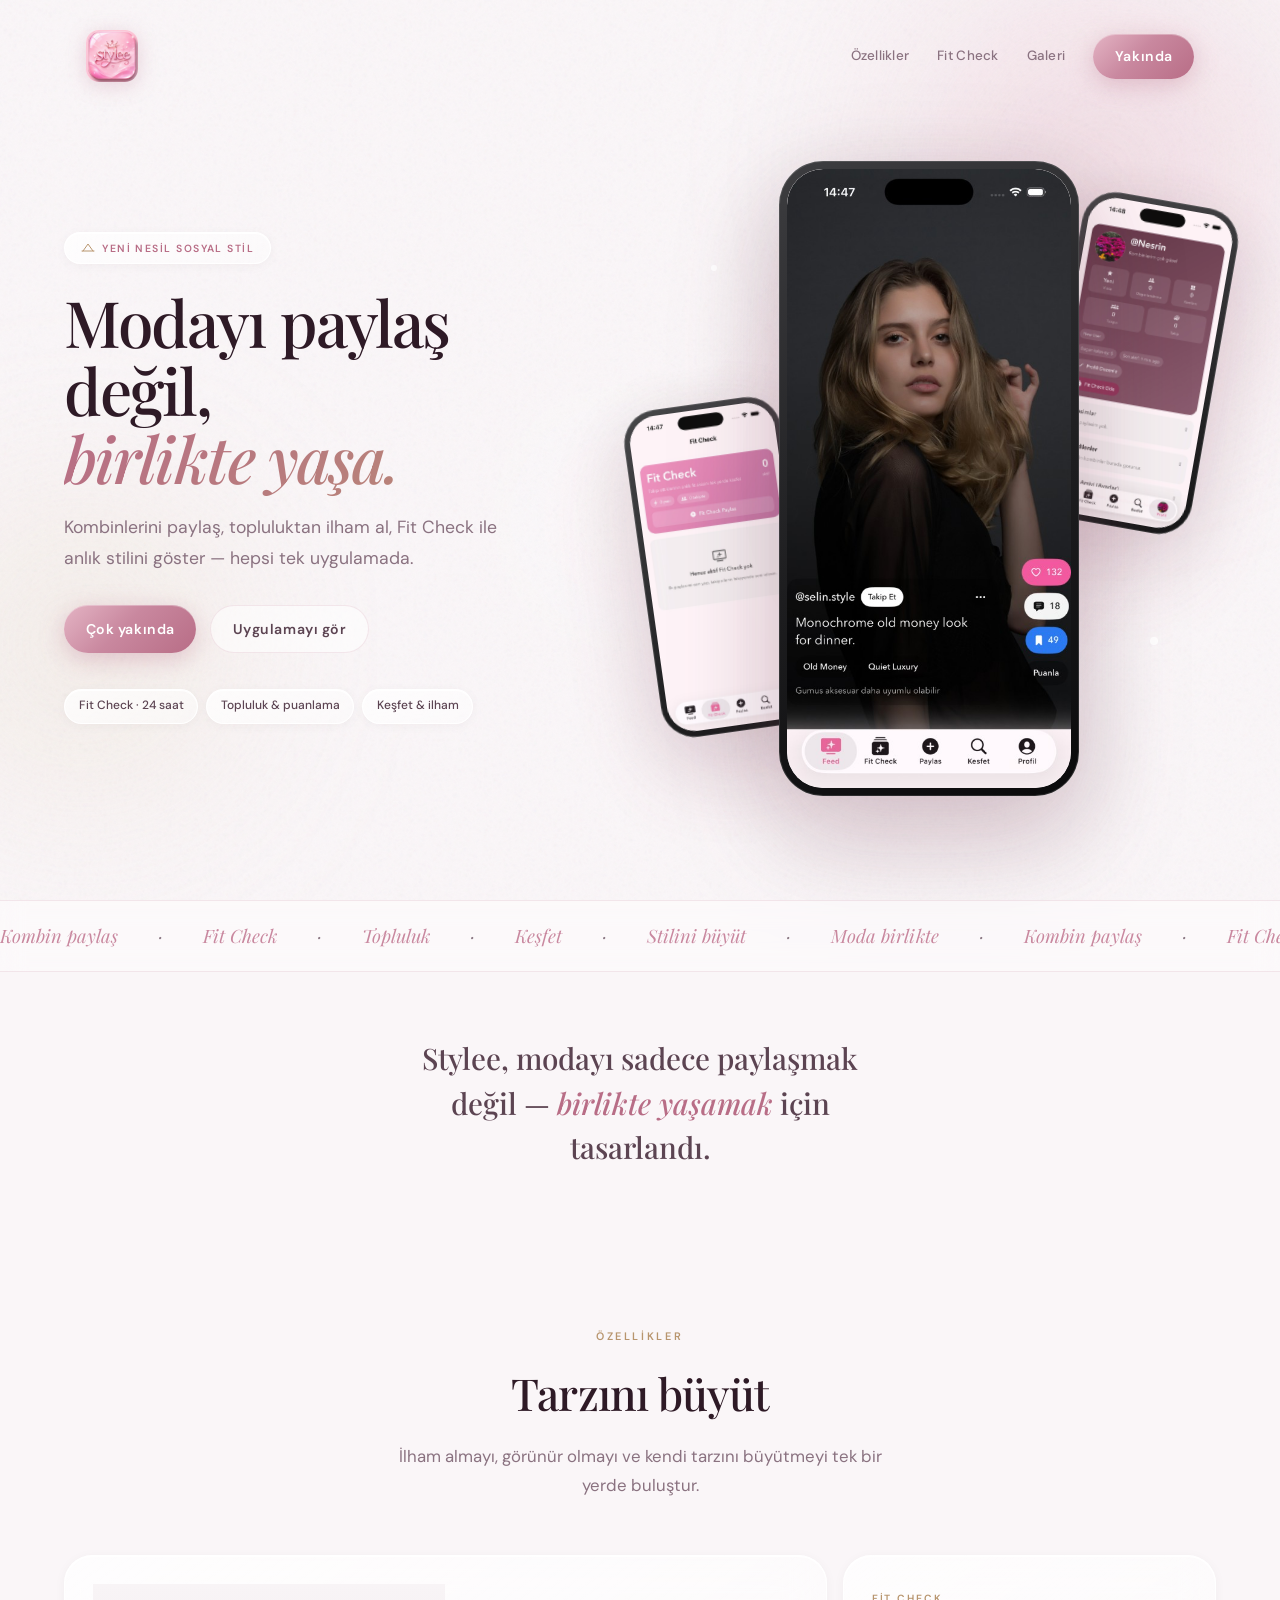
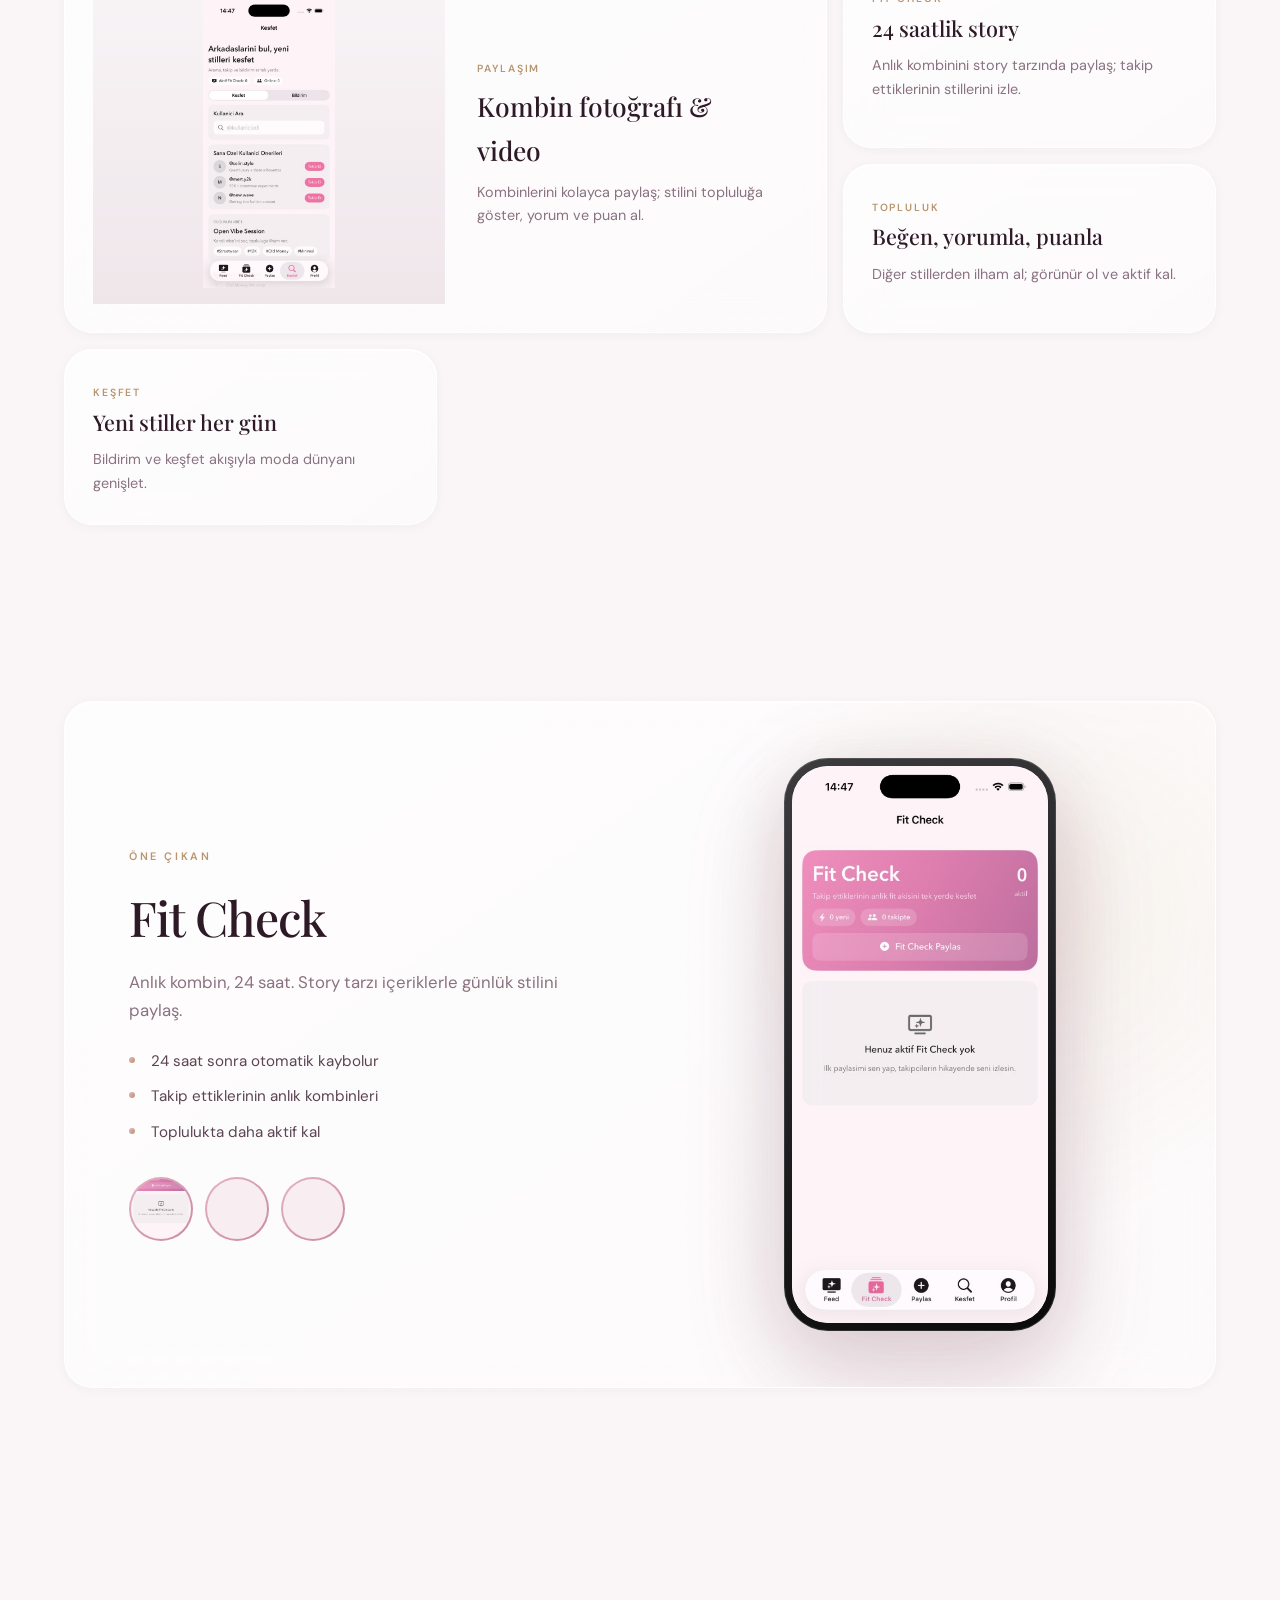
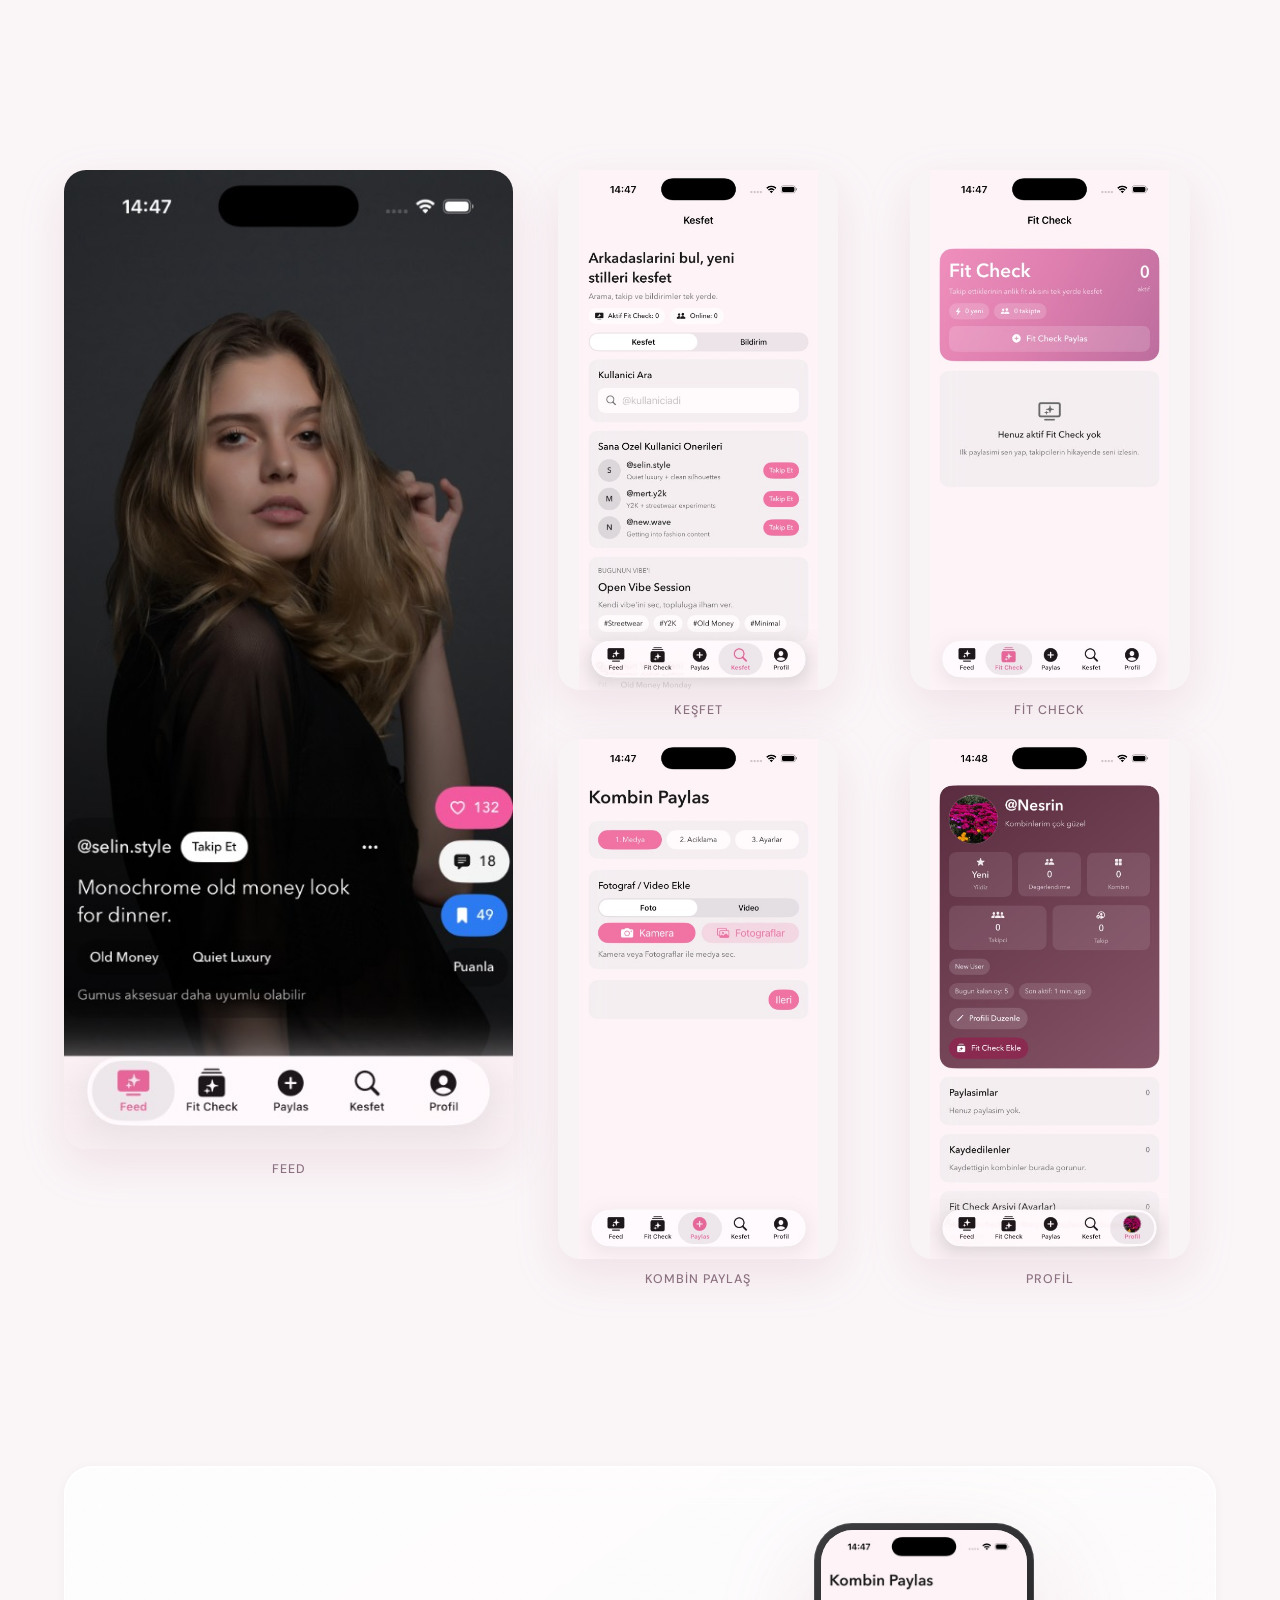
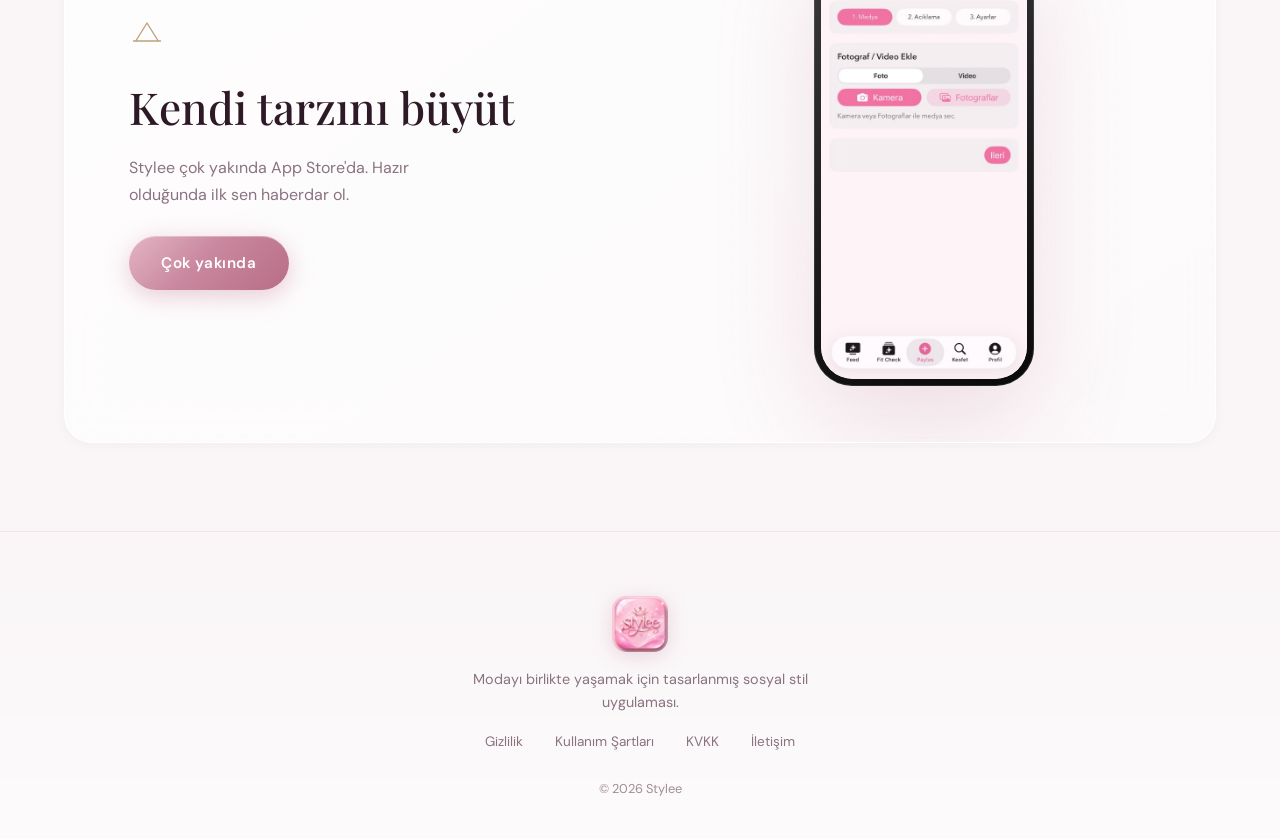
==== index.html @ 9ff1802a "Initial commit" ====
<!DOCTYPE html>
<html lang="tr">
  <head>
    <meta charset="UTF-8" />
    <meta name="viewport" content="width=device-width, initial-scale=1.0" />
    <meta
      name="description"
      content="Stylee — modayı birlikte yaşadığın yeni nesil sosyal stil uygulaması. Kombin paylaş, Fit Check at, topluluktan ilham al."
    />
    <title>Stylee — Sosyal Stil Uygulaması</title>
    <link rel="preconnect" href="https://fonts.googleapis.com" />
    <link rel="preconnect" href="https://fonts.gstatic.com" crossorigin />
    <link
      href="https://fonts.googleapis.com/css2?family=Cormorant+Garamond:ital,wght@0,500;0,600;1,500;1,600&family=DM+Sans:ital,wght@0,400;0,500;0,600;0,700;1,400&family=Playfair+Display:ital,wght@0,500;0,600;0,700;1,500;1,600&display=swap"
      rel="stylesheet"
    />
    <link rel="icon" href="assets/logo.png" type="image/png" />
    <link rel="stylesheet" href="css/style.css" />
    <link rel="stylesheet" href="css/motion.css" />
  </head>
  <body>
    <div class="bg-mesh" aria-hidden="true">
      <span class="mesh-orb mesh-orb-1"></span>
      <span class="mesh-orb mesh-orb-2"></span>
      <span class="mesh-orb mesh-orb-3"></span>
    </div>
    <div class="bg-grain" aria-hidden="true"></div>
    <div class="bg-lines" aria-hidden="true"></div>

    <header class="header">
      <div class="container header-wrap">
        <div class="header-inner">
          <a href="#" class="logo-link" aria-label="Stylee">
            <img
              class="logo-img logo-img-full"
              src="assets/logo.png"
              alt="Stylee"
              width="52"
              height="52"
            />
          </a>
          <nav class="nav" aria-label="Ana menü">
            <a href="#ozellikler">Özellikler</a>
            <a href="#fitcheck">Fit Check</a>
            <a href="#galeri">Galeri</a>
            <a href="#indir" class="btn btn-primary btn-shine">Yakında</a>
          </nav>
          <button
            class="nav-toggle"
            type="button"
            aria-label="Menüyü aç"
            aria-expanded="false"
          >
            <span></span><span></span><span></span>
          </button>
        </div>
      </div>
    </header>

    <main>
      <section class="hero" id="anasayfa">
        <div class="container hero-grid">
          <div class="hero-content">
            <span class="hero-badge glass hero-enter hero-enter-d1">
              <svg class="badge-crown" width="14" height="10" viewBox="0 0 14 10" fill="none" aria-hidden="true">
                <path d="M1 8h12M2 8L7 1l5 7" stroke="currentColor" stroke-width="1" stroke-linecap="round" stroke-linejoin="round"/>
              </svg>
              Yeni nesil sosyal stil
            </span>
            <h1 class="hero-enter hero-enter-d2">Modayı paylaş değil,<br /><em>birlikte yaşa.</em></h1>
            <p class="hero-lead hero-enter hero-enter-d3">
              Kombinlerini paylaş, topluluktan ilham al, Fit Check ile anlık
              stilini göster — hepsi tek uygulamada.
            </p>
            <div class="hero-actions hero-enter hero-enter-d4">
              <a href="#indir" class="btn btn-primary btn-shine">Çok yakında</a>
              <a href="#galeri" class="btn btn-outline">Uygulamayı gör</a>
            </div>
            <ul class="hero-pills" aria-label="Öne çıkanlar">
              <li class="glass">Fit Check · 24 saat</li>
              <li class="glass">Topluluk & puanlama</li>
              <li class="glass">Keşfet & ilham</li>
            </ul>
          </div>

          <div class="hero-showcase hero-showcase-enter" aria-label="Uygulama önizlemesi">
            <div class="hero-sparkles" aria-hidden="true">
              <span></span><span></span><span></span><span></span><span></span>
            </div>
            <div class="showcase-glow" aria-hidden="true"></div>
            <div class="phone-main">
              <div class="phone-frame">
                <div class="phone-screen">
                  <img
                    class="screen-img"
                    src="assets/screenshots/03.png"
                    alt="Stylee feed ekranı"
                    data-fallback="mock"
                  />
                  <div class="screen-mock" aria-hidden="true">
                    <div class="mock-header"></div>
                    <div class="mock-stories">
                      <span></span><span></span><span></span><span></span>
                    </div>
                    <div class="mock-feed">
                      <div class="mock-card"></div>
                      <div class="mock-card short"></div>
                    </div>
                  </div>
                </div>
              </div>
            </div>
            <div class="phone-float phone-float-left">
              <div class="phone-frame phone-frame-sm">
                <div class="phone-screen">
                  <img
                    class="screen-img"
                    src="assets/screenshots/fitcheck.png"
                    alt="Fit Check"
                    data-fallback="mock"
                  />
                  <div class="screen-mock screen-mock-sm" aria-hidden="true"></div>
                </div>
              </div>
            </div>
            <div class="phone-float phone-float-right">
              <div class="phone-frame phone-frame-sm">
                <div class="phone-screen">
                  <img
                    class="screen-img"
                    src="assets/screenshots/04.png"
                    alt=""
                    data-fallback="mock"
                  />
                  <div class="screen-mock screen-mock-sm" aria-hidden="true"></div>
                </div>
              </div>
            </div>
          </div>
        </div>
      </section>

      <div class="marquee" aria-hidden="true">
        <div class="marquee-track">
          <span>Kombin paylaş</span><span>·</span>
          <span>Fit Check</span><span>·</span>
          <span>Topluluk</span><span>·</span>
          <span>Keşfet</span><span>·</span>
          <span>Stilini büyüt</span><span>·</span>
          <span>Moda birlikte</span><span>·</span>
          <span>Kombin paylaş</span><span>·</span>
          <span>Fit Check</span><span>·</span>
          <span>Topluluk</span><span>·</span>
          <span>Keşfet</span><span>·</span>
          <span>Stilini büyüt</span><span>·</span>
          <span>Moda birlikte</span><span>·</span>
        </div>
      </div>

      <section class="quote-strip">
        <div class="container reveal">
          <blockquote>
            Stylee, modayı sadece paylaşmak değil — <em>birlikte yaşamak</em> için tasarlandı.
          </blockquote>
        </div>
      </section>

      <section id="ozellikler">
        <div class="container">
          <header class="section-header reveal">
            <span class="section-label">Özellikler</span>
            <h2>Tarzını büyüt</h2>
            <p>
              İlham almayı, görünür olmayı ve kendi tarzını büyütmeyi tek bir yerde buluştur.
            </p>
          </header>
          <div class="bento stagger-group">
            <article class="bento-card bento-large glass reveal">
              <div class="bento-visual">
                <img src="assets/screenshots/hero.png" alt="Keşfet ekranı" class="bento-img" data-fallback="gradient" />
                <div class="bento-placeholder" aria-hidden="true"></div>
              </div>
              <div class="bento-body">
                <span class="bento-tag">Paylaşım</span>
                <h3>Kombin fotoğrafı & video</h3>
                <p>Kombinlerini kolayca paylaş; stilini topluluğa göster, yorum ve puan al.</p>
              </div>
            </article>
            <article class="bento-card glass reveal">
              <span class="bento-tag">Fit Check</span>
              <h3>24 saatlik story</h3>
              <p>Anlık kombinini story tarzında paylaş; takip ettiklerinin stillerini izle.</p>
            </article>
            <article class="bento-card glass reveal">
              <span class="bento-tag">Topluluk</span>
              <h3>Beğen, yorumla, puanla</h3>
              <p>Diğer stillerden ilham al; görünür ol ve aktif kal.</p>
            </article>
            <article class="bento-card glass reveal">
              <span class="bento-tag">Keşfet</span>
              <h3>Yeni stiller her gün</h3>
              <p>Bildirim ve keşfet akışıyla moda dünyanı genişlet.</p>
            </article>
          </div>
        </div>
      </section>

      <section class="fitcheck" id="fitcheck">
        <div class="container">
          <div class="fitcheck-panel glass reveal">
            <div class="fitcheck-copy">
              <span class="section-label">Öne çıkan</span>
              <h2>Fit Check</h2>
              <p class="fitcheck-lead">Anlık kombin, 24 saat. Story tarzı içeriklerle günlük stilini paylaş.</p>
              <ul class="fitcheck-list">
                <li>24 saat sonra otomatik kaybolur</li>
                <li>Takip ettiklerinin anlık kombinleri</li>
                <li>Toplulukta daha aktif kal</li>
              </ul>
              <div class="story-rings">
                <div class="story-ring"><div class="story-ring-inner"><img src="assets/screenshots/fitcheck.png" alt="" onerror="this.remove()" /></div></div>
                <div class="story-ring"><div class="story-ring-inner"></div></div>
                <div class="story-ring"><div class="story-ring-inner"></div></div>
              </div>
            </div>
            <div class="fitcheck-device">
              <div class="phone-frame">
                <div class="phone-screen">
                  <img
                    class="screen-img"
                    src="assets/screenshots/fitcheck.png"
                    alt="Fit Check ekranı"
                    data-fallback="mock"
                  />
                  <div class="screen-mock screen-mock-fitcheck" aria-hidden="true">
                    <div class="mock-ring-row">
                      <span class="active"></span><span></span><span></span><span></span>
                    </div>
                    <div class="mock-hero-outfit"></div>
                  </div>
                </div>
              </div>
            </div>
          </div>
        </div>
      </section>

      <section id="galeri">
        <div class="container">
          <header class="section-header reveal">
            <span class="section-label">Önizleme</span>
            <h2>Uygulamadan kareler</h2>
            <p>Stylee deneyimini uygulama ekranlarından keşfet.</p>
          </header>
          <div class="showcase-grid stagger-group">
            <figure class="showcase-item showcase-featured reveal reveal-scale">
              <div class="showcase-frame">
                <img src="assets/screenshots/03.png" alt="Stylee feed" class="showcase-img" data-fallback="mock" />
                <div class="screen-mock" aria-hidden="true"></div>
              </div>
              <figcaption>Feed</figcaption>
            </figure>
            <figure class="showcase-item reveal reveal-scale">
              <div class="showcase-frame">
                <img src="assets/screenshots/hero.png" alt="Keşfet" class="showcase-img" data-fallback="mock" />
                <div class="screen-mock screen-mock-sm" aria-hidden="true"></div>
              </div>
              <figcaption>Keşfet</figcaption>
            </figure>
            <figure class="showcase-item reveal reveal-scale">
              <div class="showcase-frame">
                <img src="assets/screenshots/fitcheck.png" alt="Fit Check" class="showcase-img" data-fallback="mock" />
                <div class="screen-mock screen-mock-sm" aria-hidden="true"></div>
              </div>
              <figcaption>Fit Check</figcaption>
            </figure>
            <figure class="showcase-item reveal reveal-scale">
              <div class="showcase-frame">
                <img src="assets/screenshots/01.png" alt="Kombin paylaş" class="showcase-img" data-fallback="mock" />
                <div class="screen-mock screen-mock-sm" aria-hidden="true"></div>
              </div>
              <figcaption>Kombin paylaş</figcaption>
            </figure>
            <figure class="showcase-item reveal reveal-scale">
              <div class="showcase-frame">
                <img src="assets/screenshots/04.png" alt="Profil" class="showcase-img" data-fallback="mock" />
                <div class="screen-mock screen-mock-sm" aria-hidden="true"></div>
              </div>
              <figcaption>Profil</figcaption>
            </figure>
          </div>
        </div>
      </section>

      <section id="indir">
        <div class="container">
          <div class="cta-panel glass reveal">
            <div class="cta-content">
              <svg class="cta-crown" width="36" height="28" viewBox="0 0 32 24" fill="none" aria-hidden="true">
                <path d="M4 20h24M6 20L16 4l10 16" stroke="currentColor" stroke-width="1.2" stroke-linecap="round" stroke-linejoin="round"/>
              </svg>
              <h2>Kendi tarzını büyüt</h2>
              <p>Stylee çok yakında App Store'da. Hazır olduğunda ilk sen haberdar ol.</p>
              <a href="#indir" class="btn btn-primary btn-shine btn-lg">Çok yakında</a>
            </div>
            <div class="cta-visual">
              <div class="phone-frame phone-frame-cta">
                <div class="phone-screen">
                  <img src="assets/screenshots/01.png" alt="Kombin paylaş" class="screen-img" data-fallback="mock" />
                  <div class="screen-mock" aria-hidden="true"></div>
                </div>
              </div>
            </div>
          </div>
        </div>
      </section>
    </main>

    <footer class="footer">
      <div class="container footer-inner">
        <a href="#" class="logo-link" aria-label="Stylee">
          <img class="logo-img logo-img-full" src="assets/logo.png" alt="Stylee" width="48" height="48" />
        </a>
        <p class="footer-tagline">
          Modayı birlikte yaşamak için tasarlanmış sosyal stil uygulaması.
        </p>
        <nav class="footer-nav">
          <a href="gizlilik.html">Gizlilik</a>
          <a href="kullanim.html">Kullanım Şartları</a>
          <a href="kvkk.html">KVKK</a>
          <a href="mailto:support@styleeapp.com">İletişim</a>
        </nav>
        <p class="footer-copy">© 2026 Stylee</p>
      </div>
    </footer>

    <script src="js/main.js"></script>
  </body>
</html>
---- css/style.css ----
/* Stylee — premium landing */

:root {
  --bg: #faf6f8;
  --bg-rose: #f8eef2;
  --bg-blush: #f3e4ea;
  --rose: #b86d86;
  --rose-mid: #c9889f;
  --rose-light: #e4b4c4;
  --rose-pale: #f5dfe8;
  --gold: #b8956e;
  --gold-light: #dcc9a8;
  --ink: #2e1a26;
  --ink-soft: #5c4452;
  --muted: #8a7280;
  --glass: rgba(255, 255, 255, 0.62);
  --glass-border: rgba(255, 255, 255, 0.92);
  --line: rgba(184, 109, 134, 0.14);
  --shadow-s: 0 2px 12px rgba(46, 26, 38, 0.04);
  --shadow-m: 0 16px 48px rgba(184, 109, 134, 0.14);
  --shadow-l: 0 40px 100px rgba(184, 109, 134, 0.2);
  --r: 20px;
  --r-lg: 28px;
  --font-serif: "Playfair Display", Georgia, serif;
  --font-sans: "DM Sans", system-ui, sans-serif;
  --font-logo: "Cormorant Garamond", Georgia, serif;
  --ease: cubic-bezier(0.22, 1, 0.36, 1);
}

*, *::before, *::after { box-sizing: border-box; margin: 0; padding: 0; }
html { scroll-behavior: smooth; }

body {
  font-family: var(--font-sans);
  color: var(--ink);
  background: var(--bg);
  line-height: 1.65;
  overflow-x: hidden;
  -webkit-font-smoothing: antialiased;
}

/* Background */
.bg-mesh {
  position: fixed;
  inset: 0;
  z-index: -3;
  pointer-events: none;
  overflow: hidden;
}

.mesh-orb {
  position: absolute;
  border-radius: 50%;
  filter: blur(90px);
}

.mesh-orb-1 {
  width: min(60vw, 560px);
  height: min(60vw, 560px);
  top: -12%;
  right: -8%;
  background: radial-gradient(circle, rgba(228, 180, 196, 0.55), transparent 68%);
  animation: drift 22s var(--ease) infinite;
}

.mesh-orb-2 {
  width: min(50vw, 420px);
  height: min(50vw, 420px);
  bottom: 5%;
  left: -10%;
  background: radial-gradient(circle, rgba(220, 201, 168, 0.35), transparent 68%);
  animation: drift 28s var(--ease) infinite reverse;
}

.mesh-orb-3 {
  width: 280px;
  height: 280px;
  top: 42%;
  left: 38%;
  background: radial-gradient(circle, rgba(255, 255, 255, 0.85), transparent 65%);
  animation: drift 18s var(--ease) infinite 3s;
}

@keyframes drift {
  50% { transform: translate(2%, -3%) scale(1.04); }
}

.bg-grain {
  position: fixed;
  inset: 0;
  z-index: -1;
  opacity: 0.04;
  pointer-events: none;
  background-image: url("data:image/svg+xml,%3Csvg viewBox='0 0 200 200' xmlns='http://www.w3.org/2000/svg'%3E%3Cfilter id='n'%3E%3CfeTurbulence baseFrequency='0.9' numOctaves='4'/%3E%3C/filter%3E%3Crect width='100%25' height='100%25' filter='url(%23n)'/%3E%3C/svg%3E");
}

.bg-lines {
  position: fixed;
  inset: 0;
  z-index: -2;
  opacity: 0.4;
  background:
    linear-gradient(90deg, transparent 49.5%, rgba(255,255,255,0.5) 50%, transparent 50.5%) 0 0 / 80px 80px,
    linear-gradient(transparent 49.5%, rgba(255,255,255,0.35) 50%, transparent 50.5%) 0 0 / 80px 80px;
  mask-image: radial-gradient(ellipse 80% 60% at 50% 30%, black, transparent);
  pointer-events: none;
}

.container {
  width: min(1160px, 90vw);
  margin-inline: auto;
}

.glass {
  background: linear-gradient(145deg, rgba(255,255,255,0.78), rgba(255,255,255,0.45));
  backdrop-filter: blur(24px) saturate(1.15);
  -webkit-backdrop-filter: blur(24px) saturate(1.15);
  border: 1px solid var(--glass-border);
  box-shadow: var(--shadow-s), inset 0 1px 0 rgba(255,255,255,0.9);
}

.section-label {
  display: block;
  font-size: 0.68rem;
  font-weight: 600;
  letter-spacing: 0.24em;
  text-transform: uppercase;
  color: var(--gold);
  margin-bottom: 0.75rem;
}

/* Header */
.header {
  position: fixed;
  top: 0;
  left: 0;
  right: 0;
  z-index: 200;
  padding: 1.25rem 0;
  transition: padding 0.4s var(--ease);
}

.header.scrolled { padding: 0.65rem 0; }

.header-wrap { padding-inline: 0; }

.header-inner {
  display: flex;
  align-items: center;
  justify-content: space-between;
  gap: 1rem;
  padding: 0.65rem 1.35rem;
  border-radius: 999px;
  transition: background 0.4s, box-shadow 0.4s, border 0.4s;
}

.header.scrolled .header-inner {
  background: var(--glass);
  backdrop-filter: blur(20px);
  border: 1px solid var(--glass-border);
  box-shadow: var(--shadow-s);
}

.logo-link {
  display: flex;
  align-items: center;
  gap: 0.55rem;
  text-decoration: none;
  color: inherit;
}

.logo-img {
  width: 44px;
  height: 44px;
  border-radius: 11px;
  object-fit: cover;
  box-shadow: var(--shadow-s);
}

.logo-img-full {
  width: 52px;
  height: 52px;
  border-radius: 13px;
  object-fit: cover;
  box-shadow: 0 4px 20px rgba(184, 109, 134, 0.25);
  transition: transform 0.3s var(--ease), box-shadow 0.3s;
}

.logo-link:hover .logo-img-full {
  transform: scale(1.04);
  box-shadow: 0 8px 28px rgba(184, 109, 134, 0.32);
}

.footer .logo-img-full {
  width: 56px;
  height: 56px;
  border-radius: 14px;
}

.logo-text {
  font-family: var(--font-logo);
  font-size: 1.75rem;
  font-weight: 600;
  font-style: italic;
  letter-spacing: 0.05em;
  background: linear-gradient(120deg, var(--gold), var(--rose-mid), var(--rose-light));
  -webkit-background-clip: text;
  -webkit-text-fill-color: transparent;
  background-clip: text;
}

.nav {
  display: flex;
  align-items: center;
  gap: 1.75rem;
}

.nav a:not(.btn) {
  font-size: 0.84rem;
  font-weight: 500;
  color: var(--muted);
  text-decoration: none;
  letter-spacing: 0.02em;
  transition: color 0.25s;
}

.nav a:not(.btn):hover { color: var(--ink); }

.btn {
  display: inline-flex;
  align-items: center;
  justify-content: center;
  padding: 0.7rem 1.35rem;
  font-family: var(--font-sans);
  font-size: 0.88rem;
  font-weight: 600;
  letter-spacing: 0.04em;
  text-decoration: none;
  border: none;
  border-radius: 999px;
  cursor: pointer;
  transition: transform 0.3s var(--ease), box-shadow 0.3s;
}

.btn-primary {
  color: #fff;
  background: linear-gradient(135deg, var(--rose-light), var(--rose-mid) 45%, var(--rose));
  box-shadow: 0 6px 24px rgba(184, 109, 134, 0.35), inset 0 1px 0 rgba(255,255,255,0.3);
}

.btn-primary:hover {
  transform: translateY(-2px);
  box-shadow: 0 12px 32px rgba(184, 109, 134, 0.42);
}

.btn-outline {
  color: var(--ink-soft);
  background: rgba(255,255,255,0.55);
  border: 1px solid var(--line);
  backdrop-filter: blur(8px);
}

.btn-outline:hover {
  border-color: var(--rose-light);
  color: var(--rose);
}

.btn-lg { padding: 0.9rem 2rem; font-size: 0.95rem; }

.btn-shine {
  position: relative;
  overflow: hidden;
}

.btn-shine::after {
  content: "";
  position: absolute;
  inset: 0;
  background: linear-gradient(105deg, transparent 42%, rgba(255,255,255,0.4) 50%, transparent 58%);
  transform: translateX(-130%);
  transition: transform 0.65s var(--ease);
}

.btn-shine:hover::after { transform: translateX(130%); }

.nav-toggle {
  display: none;
  flex-direction: column;
  gap: 5px;
  background: none;
  border: none;
  cursor: pointer;
  padding: 6px;
}

.nav-toggle span {
  width: 22px;
  height: 1.5px;
  background: var(--ink);
  border-radius: 2px;
}

/* Hero */
.hero {
  padding: 7.5rem 0 4rem;
  min-height: 100svh;
  display: flex;
  align-items: center;
}

.hero-grid {
  display: grid;
  grid-template-columns: 1fr 1.05fr;
  gap: 2rem;
  align-items: center;
}

.hero-badge {
  display: inline-flex;
  align-items: center;
  gap: 0.45rem;
  padding: 0.4rem 1rem;
  margin-bottom: 1.5rem;
  font-size: 0.65rem;
  font-weight: 600;
  letter-spacing: 0.14em;
  text-transform: uppercase;
  color: var(--rose);
  border-radius: 999px;
}

.badge-crown { color: var(--gold); }

.hero h1 {
  font-family: var(--font-serif);
  font-size: clamp(2.6rem, 5.8vw, 4rem);
  font-weight: 500;
  line-height: 1.06;
  letter-spacing: -0.03em;
  margin-bottom: 1.25rem;
}

.hero h1 em {
  font-style: italic;
  background: linear-gradient(135deg, var(--rose), var(--gold));
  -webkit-background-clip: text;
  -webkit-text-fill-color: transparent;
  background-clip: text;
}

.hero-lead {
  font-size: 1.1rem;
  color: var(--muted);
  max-width: 38ch;
  margin-bottom: 2rem;
  line-height: 1.75;
}

.hero-actions {
  display: flex;
  flex-wrap: wrap;
  gap: 0.85rem;
  margin-bottom: 2.25rem;
}

.hero-pills {
  list-style: none;
  display: flex;
  flex-wrap: wrap;
  gap: 0.5rem;
}

.hero-pills li {
  padding: 0.4rem 0.85rem;
  font-size: 0.75rem;
  font-weight: 500;
  color: var(--ink-soft);
  border-radius: 999px;
}

/* Phone frames — screenshot oranı 470×1024 */
.phone-frame {
  background: linear-gradient(155deg, #3d3d40 0%, #1e1e20 55%, #0a0a0b 100%);
  border-radius: 44px;
  padding: 8px;
  box-shadow: var(--shadow-l), inset 0 0 0 1px rgba(255,255,255,0.12);
}

.phone-frame-sm {
  border-radius: 34px;
  padding: 6px;
}

.phone-frame-cta {
  border-radius: 38px;
  padding: 7px;
}

.phone-screen {
  position: relative;
  border-radius: 36px;
  overflow: hidden;
  aspect-ratio: 470 / 1024;
  background: #f8f4f6;
  line-height: 0;
}

.phone-frame-sm .phone-screen { border-radius: 28px; }
.phone-frame-cta .phone-screen { border-radius: 32px; }

.screen-img {
  position: absolute;
  inset: 0;
  width: 100%;
  height: 100%;
  object-fit: contain;
  object-position: center center;
  z-index: 2;
  opacity: 0;
  transition: opacity 0.5s var(--ease);
  border-radius: inherit;
}

.screen-img.loaded { opacity: 1; }

/* Mock UI — fotoğraf yokken şık placeholder */
.screen-mock {
  position: absolute;
  inset: 0;
  z-index: 1;
  background: linear-gradient(180deg, #fff 0%, var(--rose-pale) 100%);
  display: flex;
  flex-direction: column;
  padding: 14% 8% 8%;
}

.mock-header {
  height: 8%;
  border-radius: 8px;
  background: rgba(255,255,255,0.7);
  margin-bottom: 6%;
}

.mock-stories {
  display: flex;
  gap: 6%;
  margin-bottom: 8%;
}

.mock-stories span {
  flex: 1;
  aspect-ratio: 1;
  border-radius: 50%;
  background: linear-gradient(135deg, var(--rose-light), var(--rose-pale));
  border: 2px solid #fff;
  box-shadow: 0 2px 8px rgba(184,109,134,0.2);
}

.mock-feed { flex: 1; display: flex; flex-direction: column; gap: 5%; }

.mock-card {
  flex: 1;
  border-radius: 12px;
  background: linear-gradient(145deg, rgba(255,255,255,0.9), rgba(245,223,232,0.8));
  box-shadow: var(--shadow-s);
}

.mock-card.short { flex: 0.55; }

.screen-mock-sm {
  background: linear-gradient(160deg, #fff 30%, var(--rose-pale) 100%);
}

.screen-mock-fitcheck {
  align-items: center;
  justify-content: center;
  padding: 12%;
}

.mock-ring-row {
  display: flex;
  gap: 8px;
  margin-bottom: 12%;
  width: 100%;
  justify-content: center;
}

.mock-ring-row span {
  width: 14%;
  aspect-ratio: 1;
  border-radius: 50%;
  border: 2px solid var(--rose-light);
  background: #fff;
}

.mock-ring-row span.active {
  border-width: 3px;
  border-color: var(--rose-mid);
  box-shadow: 0 0 0 2px var(--rose-pale);
}

.mock-hero-outfit {
  width: 100%;
  flex: 1;
  border-radius: 16px;
  background: linear-gradient(180deg, var(--rose-pale), var(--rose-light));
}

/* Hero showcase */
.hero-showcase {
  position: relative;
  min-height: 560px;
  display: flex;
  align-items: center;
  justify-content: center;
  padding: 1rem 0;
}

.showcase-glow {
  position: absolute;
  inset: 5%;
  background: radial-gradient(ellipse at center, rgba(228,180,196,0.35), transparent 65%);
  pointer-events: none;
}

.phone-main {
  position: relative;
  z-index: 3;
  width: min(300px, 76%);
  filter: drop-shadow(0 24px 48px rgba(46, 26, 38, 0.18));
  animation: float-main 7s var(--ease) infinite;
}

.phone-float {
  position: absolute;
  z-index: 2;
  width: min(158px, 34%);
  opacity: 0.95;
  filter: drop-shadow(0 16px 32px rgba(46, 26, 38, 0.12));
}

.phone-float-left {
  left: 0;
  bottom: 12%;
  transform: rotate(-8deg);
  animation: float-side 8s var(--ease) infinite 0.5s;
}

.phone-float-right {
  right: 0;
  top: 8%;
  transform: rotate(10deg);
  animation: float-side 8s var(--ease) infinite 1s;
}

@keyframes float-main {
  50% { transform: translateY(-14px); }
}

@keyframes float-side {
  50% { transform: translateY(-10px) rotate(var(--r, -8deg)); }
}

.phone-float-right { --r: 10deg; }
.phone-float-left { --r: -8deg; }

/* Marquee */
.marquee {
  overflow: hidden;
  padding: 1.25rem 0;
  border-block: 1px solid var(--line);
  background: rgba(255,255,255,0.35);
  backdrop-filter: blur(12px);
}

.marquee-track {
  display: flex;
  gap: 2.5rem;
  width: max-content;
}

.marquee-track span {
  font-family: var(--font-serif);
  font-size: 1.15rem;
  font-style: italic;
  color: var(--ink-soft);
  white-space: nowrap;
  opacity: 0.7;
}

.marquee-track span:nth-child(odd) { color: var(--rose-mid); opacity: 1; }

/* Quote */
.quote-strip {
  padding: 4rem 0;
}

.quote-strip blockquote {
  font-family: var(--font-serif);
  font-size: clamp(1.35rem, 3vw, 1.85rem);
  font-weight: 500;
  text-align: center;
  line-height: 1.5;
  color: var(--ink-soft);
  max-width: 28ch;
  margin-inline: auto;
}

.quote-strip em {
  font-style: italic;
  color: var(--rose);
}

/* Sections */
section { padding: 5.5rem 0; }

.section-header {
  text-align: center;
  max-width: 520px;
  margin: 0 auto 3.5rem;
}

.section-header h2 {
  font-family: var(--font-serif);
  font-size: clamp(2rem, 4vw, 2.75rem);
  font-weight: 500;
  letter-spacing: -0.02em;
  margin-bottom: 0.75rem;
}

.section-header p {
  color: var(--muted);
  font-size: 1.05rem;
  line-height: 1.7;
}

/* Bento */
.bento {
  display: grid;
  grid-template-columns: repeat(3, 1fr);
  grid-template-rows: auto auto;
  gap: 1rem;
}

.bento-large {
  grid-column: 1 / 3;
  grid-row: 1 / 3;
  display: grid;
  grid-template-columns: 1fr 1fr;
  gap: 0;
  padding: 0;
  overflow: hidden;
}

.bento-card {
  padding: 1.75rem;
  border-radius: var(--r-lg);
  transition: transform 0.4s var(--ease), box-shadow 0.4s;
}

.bento-card:not(.bento-large):hover {
  transform: translateY(-4px);
  box-shadow: var(--shadow-m);
}

.bento-visual {
  position: relative;
  min-height: 320px;
  background: linear-gradient(180deg, #f8f4f6, #efe6ea);
}

.bento-img {
  position: absolute;
  inset: 0;
  width: 100%;
  height: 100%;
  object-fit: contain;
  object-position: center center;
  z-index: 2;
  opacity: 0;
  transition: opacity 0.5s;
  padding: 1rem;
}

.bento-img.loaded { opacity: 1; }

.bento-placeholder {
  position: absolute;
  inset: 0;
  background: linear-gradient(145deg, var(--rose-pale), #fff 50%, var(--gold-light));
  opacity: 0.6;
}

.bento-body {
  padding: 2rem;
  display: flex;
  flex-direction: column;
  justify-content: center;
}

.bento-tag {
  font-size: 0.65rem;
  font-weight: 600;
  letter-spacing: 0.18em;
  text-transform: uppercase;
  color: var(--gold);
  margin-bottom: 0.5rem;
}

.bento-card h3 {
  font-family: var(--font-serif);
  font-size: 1.35rem;
  font-weight: 500;
  margin-bottom: 0.5rem;
}

.bento-card p {
  font-size: 0.9rem;
  color: var(--muted);
  line-height: 1.65;
}

.bento-large .bento-body h3 { font-size: 1.65rem; }

/* Fit Check */
.fitcheck-panel {
  display: grid;
  grid-template-columns: 1fr 0.9fr;
  gap: 3rem;
  align-items: center;
  padding: 3.5rem 4rem;
  border-radius: var(--r-lg);
  position: relative;
  overflow: hidden;
}

.fitcheck-panel::before {
  content: "";
  position: absolute;
  top: -30%;
  right: -10%;
  width: 50%;
  height: 120%;
  background: radial-gradient(circle, rgba(220,201,168,0.2), transparent 65%);
  pointer-events: none;
}

.fitcheck-copy { position: relative; z-index: 1; }

.fitcheck-copy h2 {
  font-family: var(--font-serif);
  font-size: clamp(2.25rem, 4vw, 3rem);
  font-weight: 500;
  letter-spacing: -0.02em;
  margin-bottom: 0.75rem;
}

.fitcheck-lead {
  color: var(--muted);
  font-size: 1.05rem;
  margin-bottom: 1.5rem;
  max-width: 36ch;
}

.fitcheck-list {
  list-style: none;
  margin-bottom: 2rem;
}

.fitcheck-list li {
  position: relative;
  padding-left: 1.35rem;
  margin-bottom: 0.65rem;
  font-size: 0.95rem;
  color: var(--ink-soft);
}

.fitcheck-list li::before {
  content: "";
  position: absolute;
  left: 0;
  top: 0.55em;
  width: 6px;
  height: 6px;
  border-radius: 50%;
  background: linear-gradient(135deg, var(--rose-light), var(--gold));
}

.story-rings { display: flex; gap: 0.75rem; }

.story-ring {
  width: 64px;
  height: 64px;
  padding: 2px;
  border-radius: 50%;
  background: linear-gradient(135deg, var(--rose-light), var(--rose-mid));
}

.story-ring-inner {
  width: 100%;
  height: 100%;
  border-radius: 50%;
  background: var(--bg-rose);
  overflow: hidden;
}

.story-ring-inner img {
  width: 100%;
  height: 100%;
  object-fit: cover;
}

.fitcheck-device {
  position: relative;
  z-index: 1;
  width: min(272px, 100%);
  margin-inline: auto;
  filter: drop-shadow(0 20px 40px rgba(46, 26, 38, 0.14));
}

/* Showcase gallery */
.showcase-grid {
  display: grid;
  grid-template-columns: 1.35fr 1fr 1fr;
  grid-template-rows: auto auto;
  gap: 1.15rem;
  align-items: stretch;
}

.showcase-featured {
  grid-row: 1 / 3;
  grid-column: 1;
}

.showcase-item { margin: 0; }

.showcase-frame {
  position: relative;
  aspect-ratio: 470 / 1024;
  max-height: 520px;
  margin-inline: auto;
  width: 100%;
  max-width: 280px;
  border-radius: 22px;
  overflow: hidden;
  background: #f8f4f6;
  box-shadow: var(--shadow-m);
  transition: transform 0.45s var(--ease), box-shadow 0.45s;
}

.showcase-featured .showcase-frame {
  max-width: 100%;
  max-height: none;
}

.showcase-item:hover .showcase-frame {
  transform: translateY(-6px) scale(1.01);
  box-shadow: var(--shadow-l);
}

.showcase-img {
  position: absolute;
  inset: 0;
  width: 100%;
  height: 100%;
  object-fit: contain;
  object-position: center center;
  z-index: 2;
  opacity: 0;
  transition: opacity 0.5s;
}

.showcase-img.loaded { opacity: 1; }

.showcase-item figcaption {
  margin-top: 0.65rem;
  font-size: 0.78rem;
  font-weight: 500;
  letter-spacing: 0.08em;
  text-transform: uppercase;
  color: var(--muted);
  text-align: center;
}

/* CTA */
.cta-panel {
  display: grid;
  grid-template-columns: 1fr 0.85fr;
  gap: 2rem;
  align-items: center;
  padding: 3.5rem 4rem;
  border-radius: var(--r-lg);
  overflow: hidden;
}

.cta-content { text-align: left; }

.cta-crown {
  color: var(--gold);
  margin-bottom: 1rem;
  opacity: 0.9;
}

.cta-content h2 {
  font-family: var(--font-serif);
  font-size: clamp(2rem, 4vw, 2.75rem);
  font-weight: 500;
  margin-bottom: 0.75rem;
}

.cta-content p {
  color: var(--muted);
  margin-bottom: 1.75rem;
  max-width: 32ch;
}

.cta-visual {
  display: flex;
  justify-content: center;
}

.phone-frame-cta { width: min(220px, 100%); }

/* Footer */
.footer {
  padding: 4rem 0 2.5rem;
  border-top: 1px solid var(--line);
  background: linear-gradient(180deg, transparent, rgba(255,255,255,0.5));
}

.footer-inner {
  display: flex;
  flex-direction: column;
  align-items: center;
  text-align: center;
  gap: 1rem;
}

.footer-tagline {
  font-size: 0.9rem;
  color: var(--muted);
  max-width: 36ch;
}

.footer-nav {
  display: flex;
  gap: 2rem;
  flex-wrap: wrap;
  justify-content: center;
}

.footer-nav a {
  font-size: 0.85rem;
  color: var(--muted);
  text-decoration: none;
  transition: color 0.2s;
}

.footer-nav a:hover { color: var(--rose); }

.footer-copy {
  font-size: 0.8rem;
  color: var(--muted);
  margin-top: 0.5rem;
  opacity: 0.8;
}

/* Reveal → css/motion.css */

/* Responsive */
@media (max-width: 960px) {
  .hero-grid {
    grid-template-columns: 1fr;
    text-align: center;
  }

  .hero-lead { margin-inline: auto; }
  .hero-actions, .hero-pills { justify-content: center; }

  .hero-showcase {
    min-height: 440px;
    order: -1;
  }

  .phone-float-left { left: 2%; }
  .phone-float-right { right: 2%; }

  .bento {
    grid-template-columns: 1fr;
  }

  .bento-large {
    grid-column: 1;
    grid-row: auto;
    grid-template-columns: 1fr;
  }

  .bento-visual { min-height: 200px; }

  .fitcheck-panel,
  .cta-panel {
    grid-template-columns: 1fr;
    padding: 2.5rem 1.75rem;
    text-align: center;
  }

  .fitcheck-lead { margin-inline: auto; }
  .fitcheck-list { display: inline-block; text-align: left; }
  .story-rings { justify-content: center; }

  .cta-content { text-align: center; }
  .cta-content p { margin-inline: auto; }

  .showcase-grid {
    grid-template-columns: 1fr 1fr;
    grid-template-rows: auto;
  }

  .showcase-featured {
    grid-column: 1 / -1;
    grid-row: auto;
  }

  .showcase-frame {
    max-width: 240px;
  }

  .showcase-featured .showcase-frame {
    max-width: 280px;
  }
}

@media (max-width: 640px) {
  .nav {
    display: none;
    position: absolute;
    top: calc(100% + 8px);
    left: 0;
    right: 0;
    flex-direction: column;
    padding: 1.25rem;
    background: var(--glass);
    backdrop-filter: blur(20px);
    border: 1px solid var(--glass-border);
    border-radius: var(--r);
    box-shadow: var(--shadow-m);
  }

  .nav.open { display: flex; }

  .nav-toggle { display: flex; }

  .header-inner { position: relative; }

  .phone-float { display: none; }

  .hero { padding-top: 6rem; min-height: auto; }

  .marquee-track span { font-size: 1rem; }

  .showcase-grid { grid-template-columns: 1fr; }

  .showcase-frame {
    max-width: min(280px, 85vw);
  }
}
---- css/motion.css ----
/* Hareket & mikro animasyonlar */

@keyframes fade-up {
  from {
    opacity: 0;
    transform: translateY(36px);
  }
  to {
    opacity: 1;
    transform: translateY(0);
  }
}

@keyframes fade-in {
  from { opacity: 0; }
  to { opacity: 1; }
}

@keyframes scale-in {
  from {
    opacity: 0;
    transform: scale(0.92);
  }
  to {
    opacity: 1;
    transform: scale(1);
  }
}

@keyframes shimmer-text {
  0% { background-position: 0% 50%; }
  50% { background-position: 100% 50%; }
  100% { background-position: 0% 50%; }
}

@keyframes glow-breathe {
  0%,
  100% {
    opacity: 0.45;
    transform: scale(1);
  }
  50% {
    opacity: 0.75;
    transform: scale(1.08);
  }
}

@keyframes sparkle-float {
  0%,
  100% {
    opacity: 0.2;
    transform: translateY(0) scale(0.8);
  }
  50% {
    opacity: 1;
    transform: translateY(-12px) scale(1.1);
  }
}

@keyframes ring-glow {
  0%,
  100% {
    box-shadow: 0 0 0 0 rgba(201, 136, 159, 0.35);
  }
  50% {
    box-shadow: 0 0 0 10px rgba(201, 136, 159, 0);
  }
}

@keyframes marquee-scroll {
  to { transform: translateX(-50%); }
}

@keyframes pill-pop {
  from {
    opacity: 0;
    transform: translateY(12px) scale(0.95);
  }
  to {
    opacity: 1;
    transform: translateY(0) scale(1);
  }
}

@keyframes line-shine {
  0% { transform: translateX(-100%); }
  100% { transform: translateX(200%); }
}

/* Hero giriş */
body.is-loaded .hero-enter {
  animation: fade-up 0.9s var(--ease) both;
}

body.is-loaded .hero-enter-d1 { animation-delay: 0.1s; }
body.is-loaded .hero-enter-d2 { animation-delay: 0.22s; }
body.is-loaded .hero-enter-d3 { animation-delay: 0.34s; }
body.is-loaded .hero-enter-d4 { animation-delay: 0.46s; }
body.is-loaded .hero-enter-d5 { animation-delay: 0.58s; }

body.is-loaded .hero-showcase-enter {
  animation: scale-in 1.1s var(--ease) 0.35s both;
}

.hero h1 em {
  background-size: 200% auto;
  animation: shimmer-text 6s ease-in-out infinite;
}

.showcase-glow {
  animation: glow-breathe 5s ease-in-out infinite;
}

/* Yüzen parıltılar */
.hero-sparkles {
  position: absolute;
  inset: 0;
  pointer-events: none;
  z-index: 0;
  overflow: hidden;
}

.hero-sparkles span {
  position: absolute;
  width: 6px;
  height: 6px;
  background: #fff;
  border-radius: 50%;
  box-shadow: 0 0 14px rgba(255, 255, 255, 0.9);
  animation: sparkle-float 4s ease-in-out infinite;
}

.hero-sparkles span:nth-child(1) { top: 18%; left: 12%; animation-delay: 0s; }
.hero-sparkles span:nth-child(2) { top: 55%; left: 8%; animation-delay: 1.2s; width: 4px; height: 4px; }
.hero-sparkles span:nth-child(3) { top: 30%; right: 15%; animation-delay: 0.6s; }
.hero-sparkles span:nth-child(4) { bottom: 25%; right: 10%; animation-delay: 2s; width: 8px; height: 8px; }
.hero-sparkles span:nth-child(5) { top: 70%; left: 45%; animation-delay: 1.8s; width: 5px; height: 5px; }

.hero-pills li {
  animation: pill-pop 0.6s var(--ease) both;
}

body.is-loaded .hero-pills li:nth-child(1) { animation-delay: 0.7s; }
body.is-loaded .hero-pills li:nth-child(2) { animation-delay: 0.82s; }
body.is-loaded .hero-pills li:nth-child(3) { animation-delay: 0.94s; }

/* Scroll reveal — gelişmiş */
.reveal {
  opacity: 0;
  transform: translateY(40px) scale(0.98);
  transition:
    opacity 0.75s var(--ease),
    transform 0.75s var(--ease);
}

.reveal.visible {
  opacity: 1;
  transform: translateY(0) scale(1);
}

.reveal-scale {
  transform: translateY(24px) scale(0.94);
}

.reveal-scale.visible {
  transform: translateY(0) scale(1);
}

/* Stagger gecikmeleri JS ile de set edilir */
.reveal[data-delay="1"] { transition-delay: 0.08s; }
.reveal[data-delay="2"] { transition-delay: 0.16s; }
.reveal[data-delay="3"] { transition-delay: 0.24s; }
.reveal[data-delay="4"] { transition-delay: 0.32s; }
.reveal[data-delay="5"] { transition-delay: 0.4s; }

/* Kart hover */
.bento-card,
.fitcheck-panel,
.cta-panel,
.showcase-item .showcase-frame {
  transition:
    transform 0.45s var(--ease),
    box-shadow 0.45s var(--ease);
}

.bento-card:not(.bento-large):hover {
  transform: translateY(-8px) scale(1.02);
}

.bento-large:hover {
  transform: translateY(-4px);
}

.bento-large:hover .bento-visual .bento-img.loaded {
  transform: scale(1.03);
  transition: transform 0.6s var(--ease);
}

.fitcheck-panel:hover {
  transform: translateY(-4px);
  box-shadow: var(--shadow-l);
}

.cta-panel {
  position: relative;
  overflow: hidden;
}

.cta-panel::after {
  content: "";
  position: absolute;
  top: 0;
  left: 0;
  width: 50%;
  height: 100%;
  background: linear-gradient(
    90deg,
    transparent,
    rgba(255, 255, 255, 0.25),
    transparent
  );
  transform: translateX(-100%);
  animation: line-shine 8s ease-in-out infinite;
  pointer-events: none;
}

.cta-panel:hover {
  transform: translateY(-4px);
}

.story-ring {
  animation: ring-glow 2.8s ease-in-out infinite;
}

.story-ring:nth-child(2) { animation-delay: 0.4s; }
.story-ring:nth-child(3) { animation-delay: 0.8s; }

/* Nav link alt çizgi */
.nav a:not(.btn) {
  position: relative;
}

.nav a:not(.btn)::after {
  content: "";
  position: absolute;
  left: 0;
  bottom: -4px;
  width: 100%;
  height: 1px;
  background: var(--rose-mid);
  transform: scaleX(0);
  transform-origin: right;
  transition: transform 0.35s var(--ease);
}

.nav a:not(.btn):hover::after {
  transform: scaleX(1);
  transform-origin: left;
}

/* Marquee hız */
.marquee-track {
  animation: marquee-scroll 28s linear infinite;
}

.marquee:hover .marquee-track {
  animation-play-state: paused;
}

/* Alıntı şeridi */
.quote-strip blockquote em {
  display: inline-block;
  transition: transform 0.4s var(--ease);
}

.quote-strip:hover blockquote em {
  transform: scale(1.03);
}

/* Mesh — daha canlı */
.mesh-orb-1 {
  animation: drift 16s var(--ease) infinite, glow-breathe 8s ease-in-out infinite;
}

.mesh-orb-2 {
  animation: drift 22s var(--ease) infinite reverse, glow-breathe 10s ease-in-out infinite 2s;
}

/* Telefon 3D eğim (JS) */
.hero-showcase .phone-main,
.hero-showcase .phone-float {
  transform-style: preserve-3d;
  transition: transform 0.2s var(--ease);
}

.fitcheck-panel.visible .fitcheck-list li {
  animation: pill-pop 0.55s var(--ease) both;
}

.fitcheck-panel.visible .fitcheck-list li:nth-child(1) { animation-delay: 0.15s; }
.fitcheck-panel.visible .fitcheck-list li:nth-child(2) { animation-delay: 0.28s; }
.fitcheck-panel.visible .fitcheck-list li:nth-child(3) { animation-delay: 0.41s; }

/* Bölüm ayırıcı parıltı */
.section-header .section-label {
  display: inline-block;
  animation: fade-in 1s ease both;
}

.reveal.visible .section-label {
  animation: pill-pop 0.6s var(--ease) both;
}

@media (prefers-reduced-motion: reduce) {
  *,
  *::before,
  *::after {
    animation-duration: 0.01ms !important;
    animation-iteration-count: 1 !important;
    transition-duration: 0.01ms !important;
  }

  .reveal {
    opacity: 1;
    transform: none;
  }

  .phone-main,
  .phone-float {
    transition: none;
  }
}
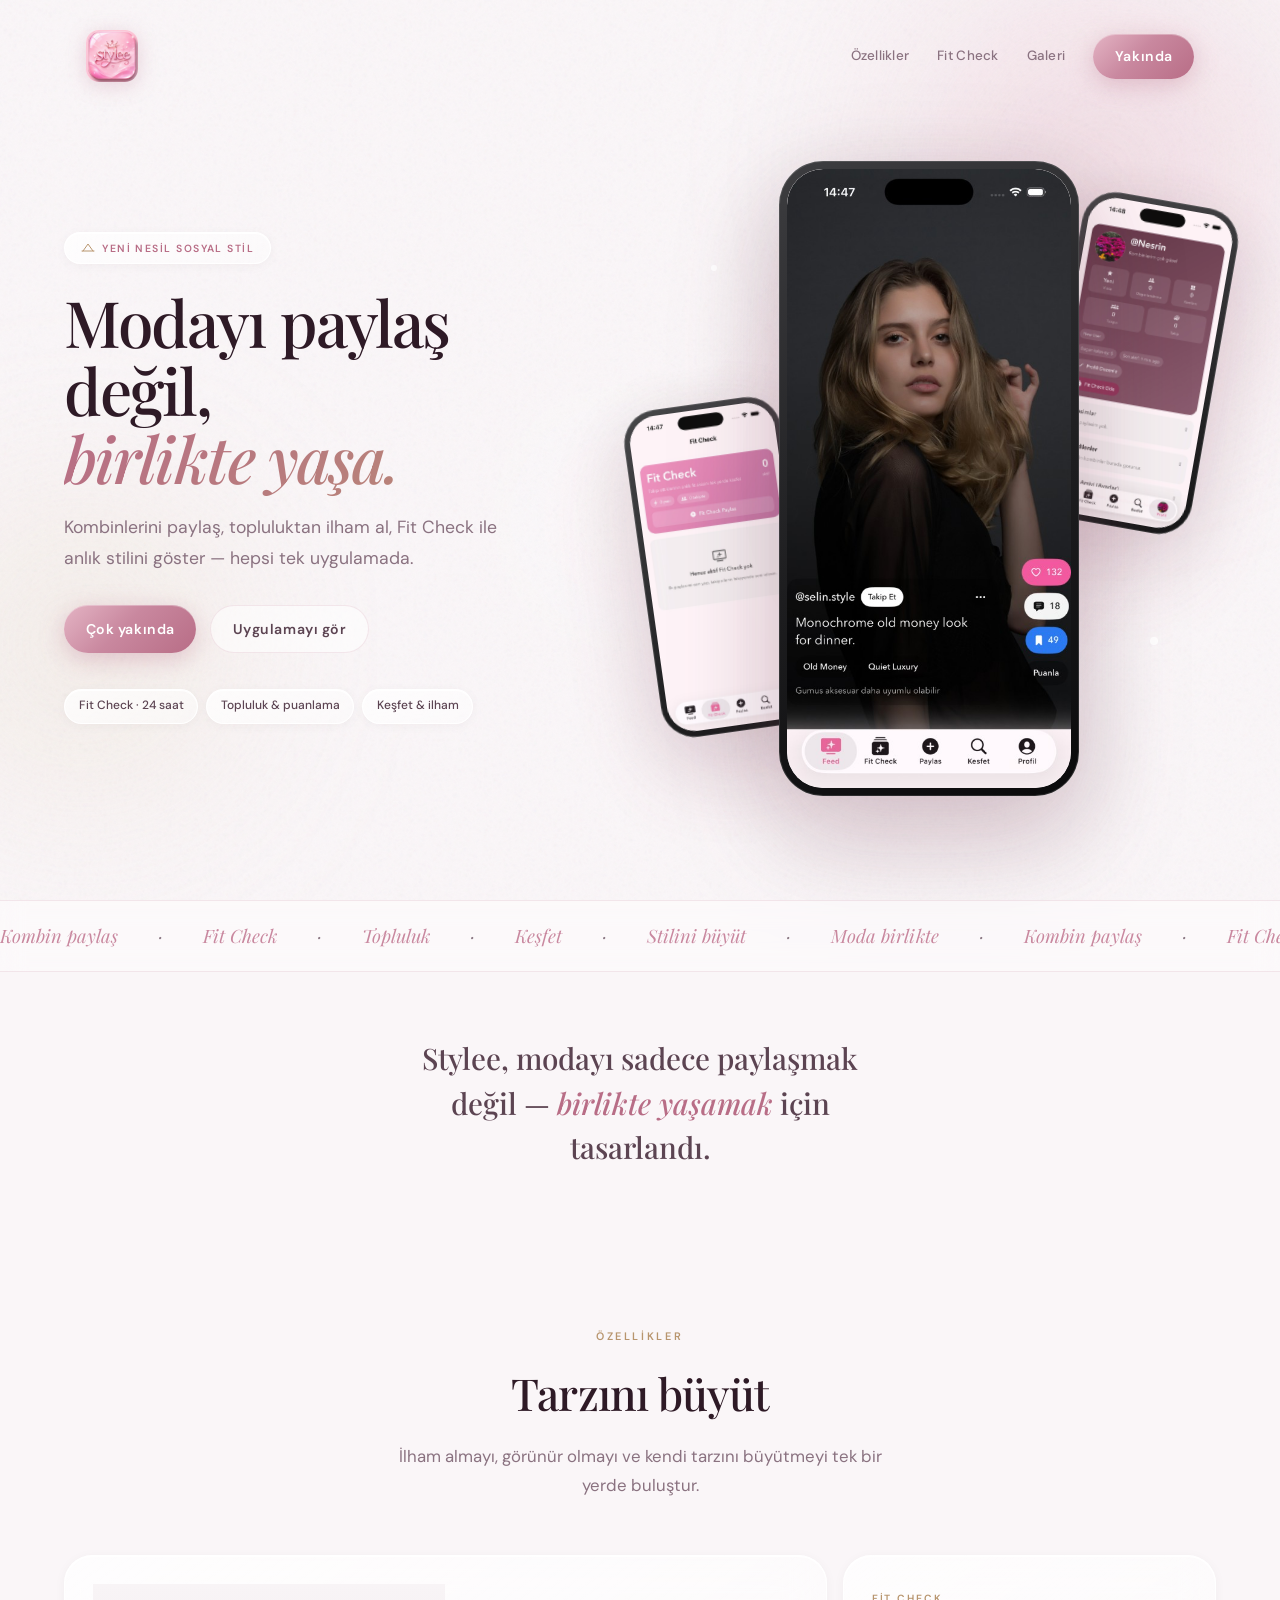
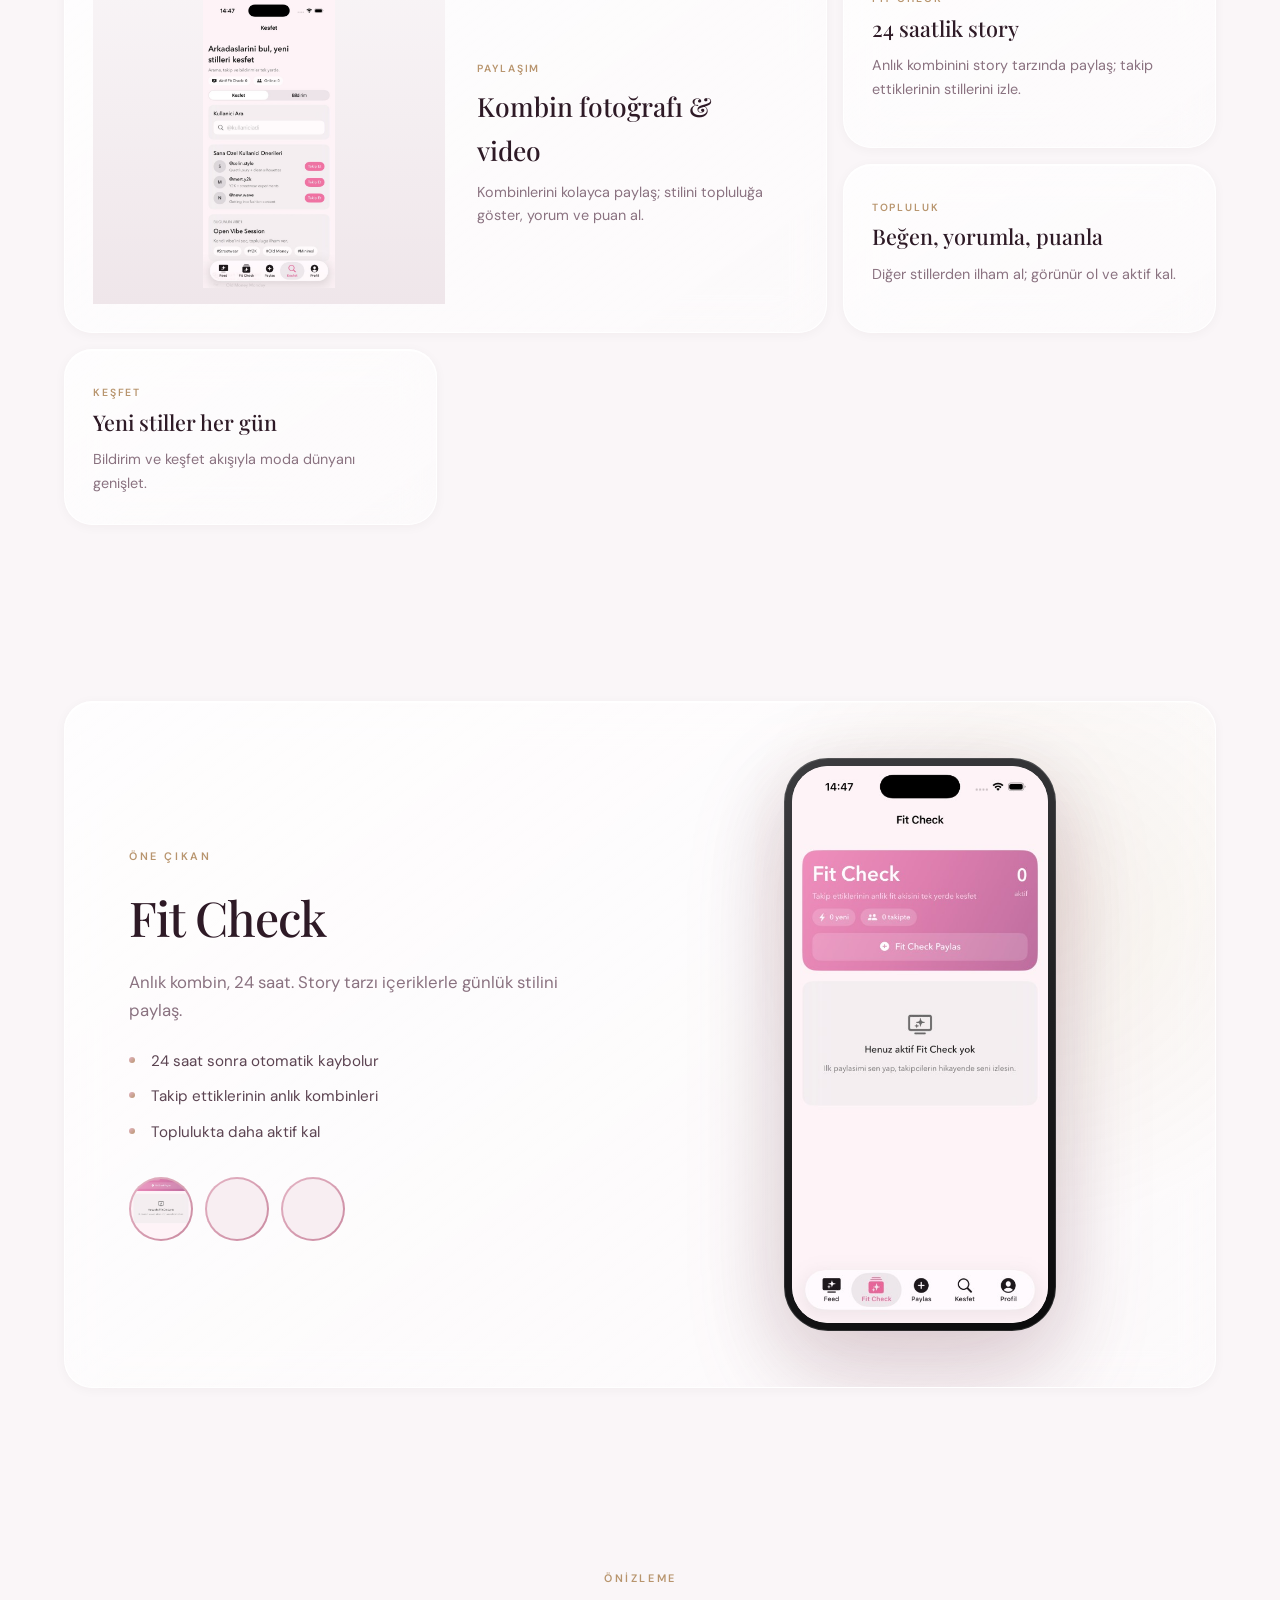
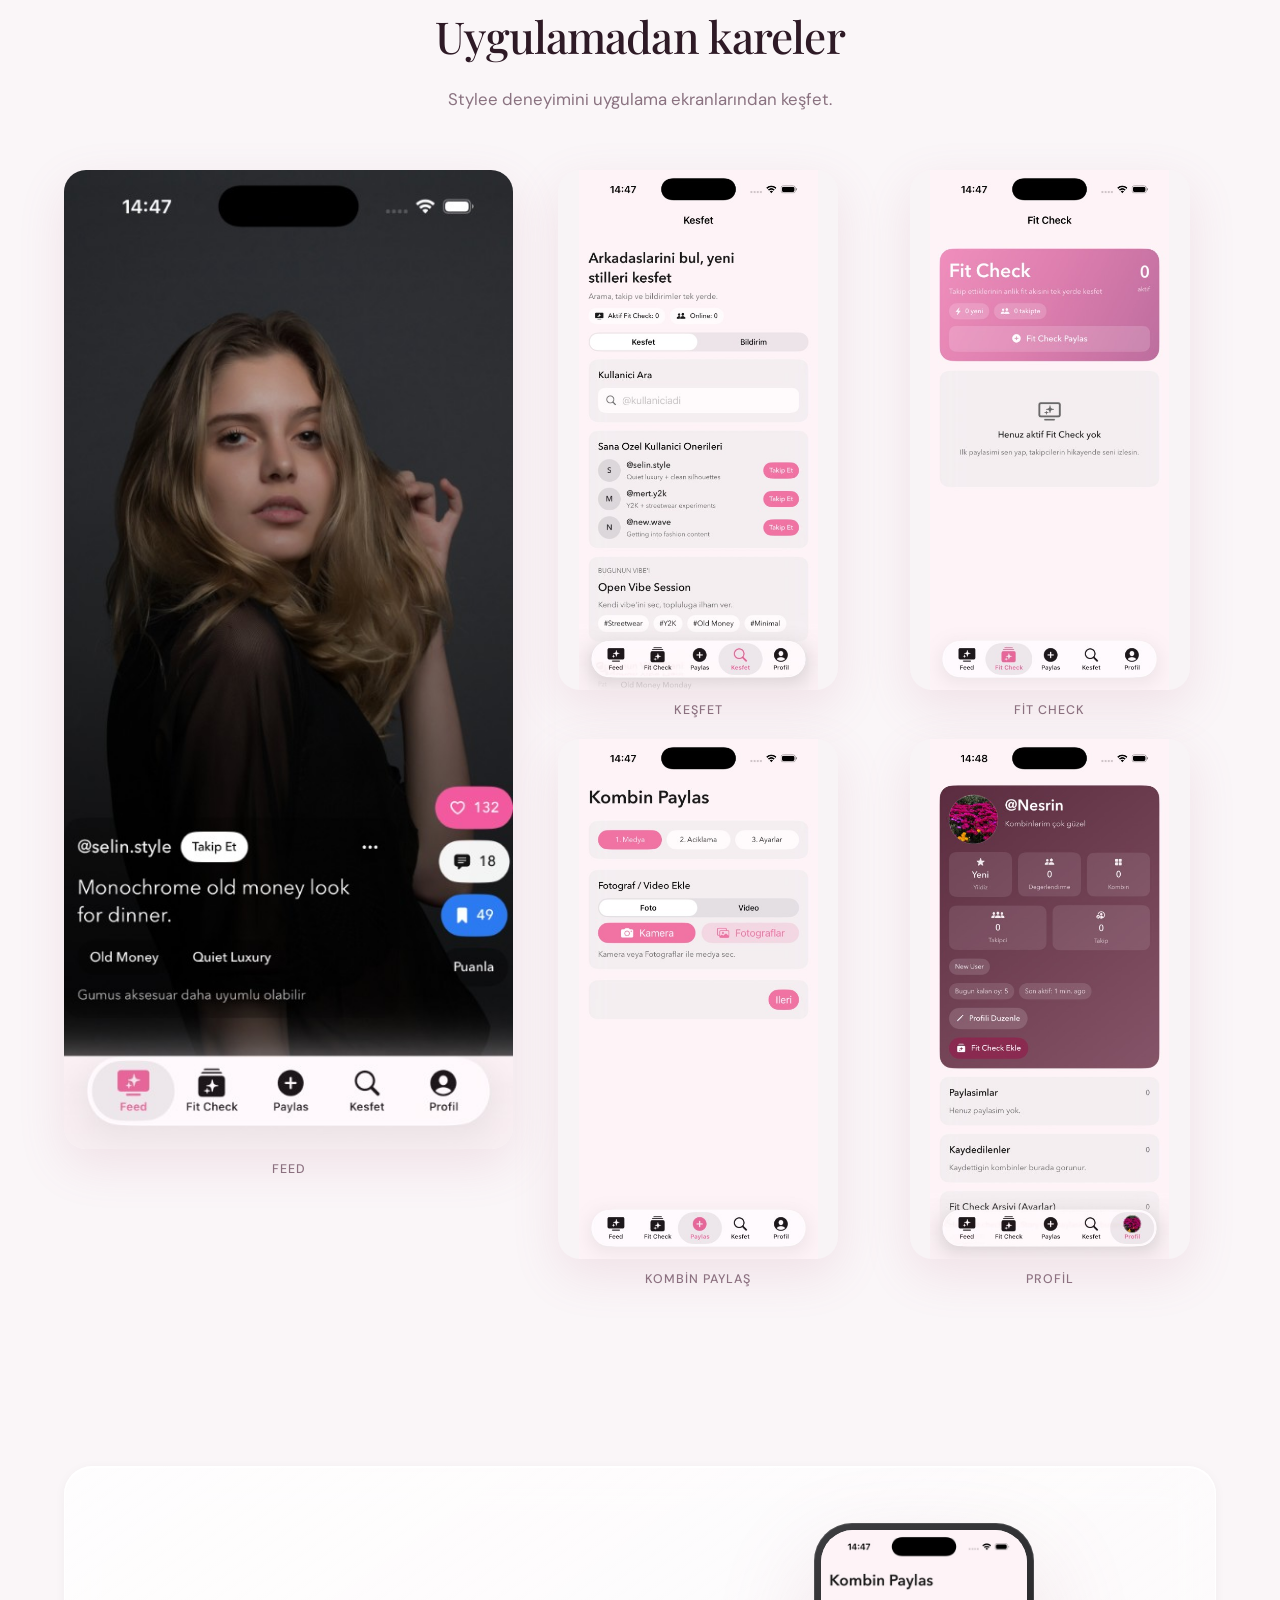
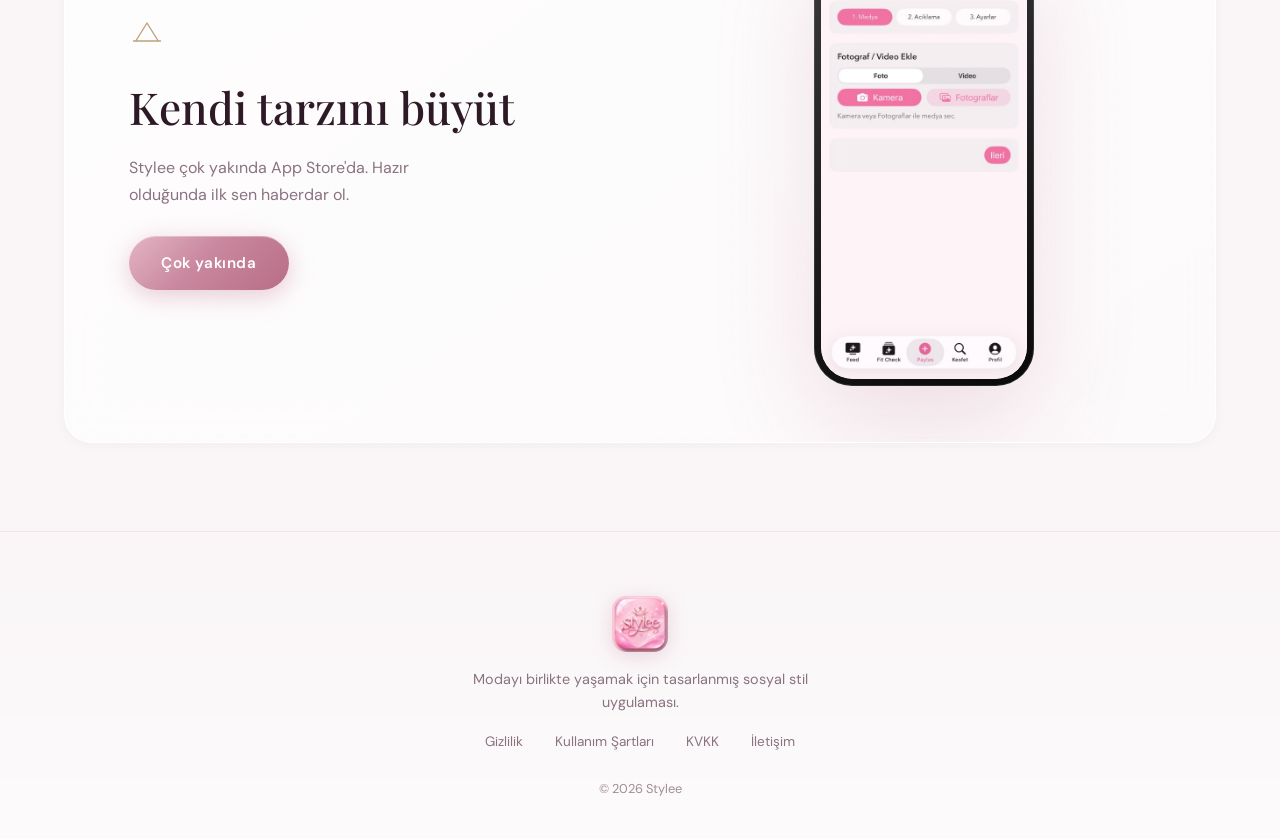
==== commit 93702976: "e posta değişikliği" ====
--- a/index.html
+++ b/index.html
@@ -328,7 +328,7 @@
           <a href="gizlilik.html">Gizlilik</a>
           <a href="kullanim.html">Kullanım Şartları</a>
           <a href="kvkk.html">KVKK</a>
-          <a href="mailto:support@styleeapp.com">İletişim</a>
+          <a href="mailto:avsararda2008@gmail.com">İletişim</a>
         </nav>
         <p class="footer-copy">© 2026 Stylee</p>
       </div>
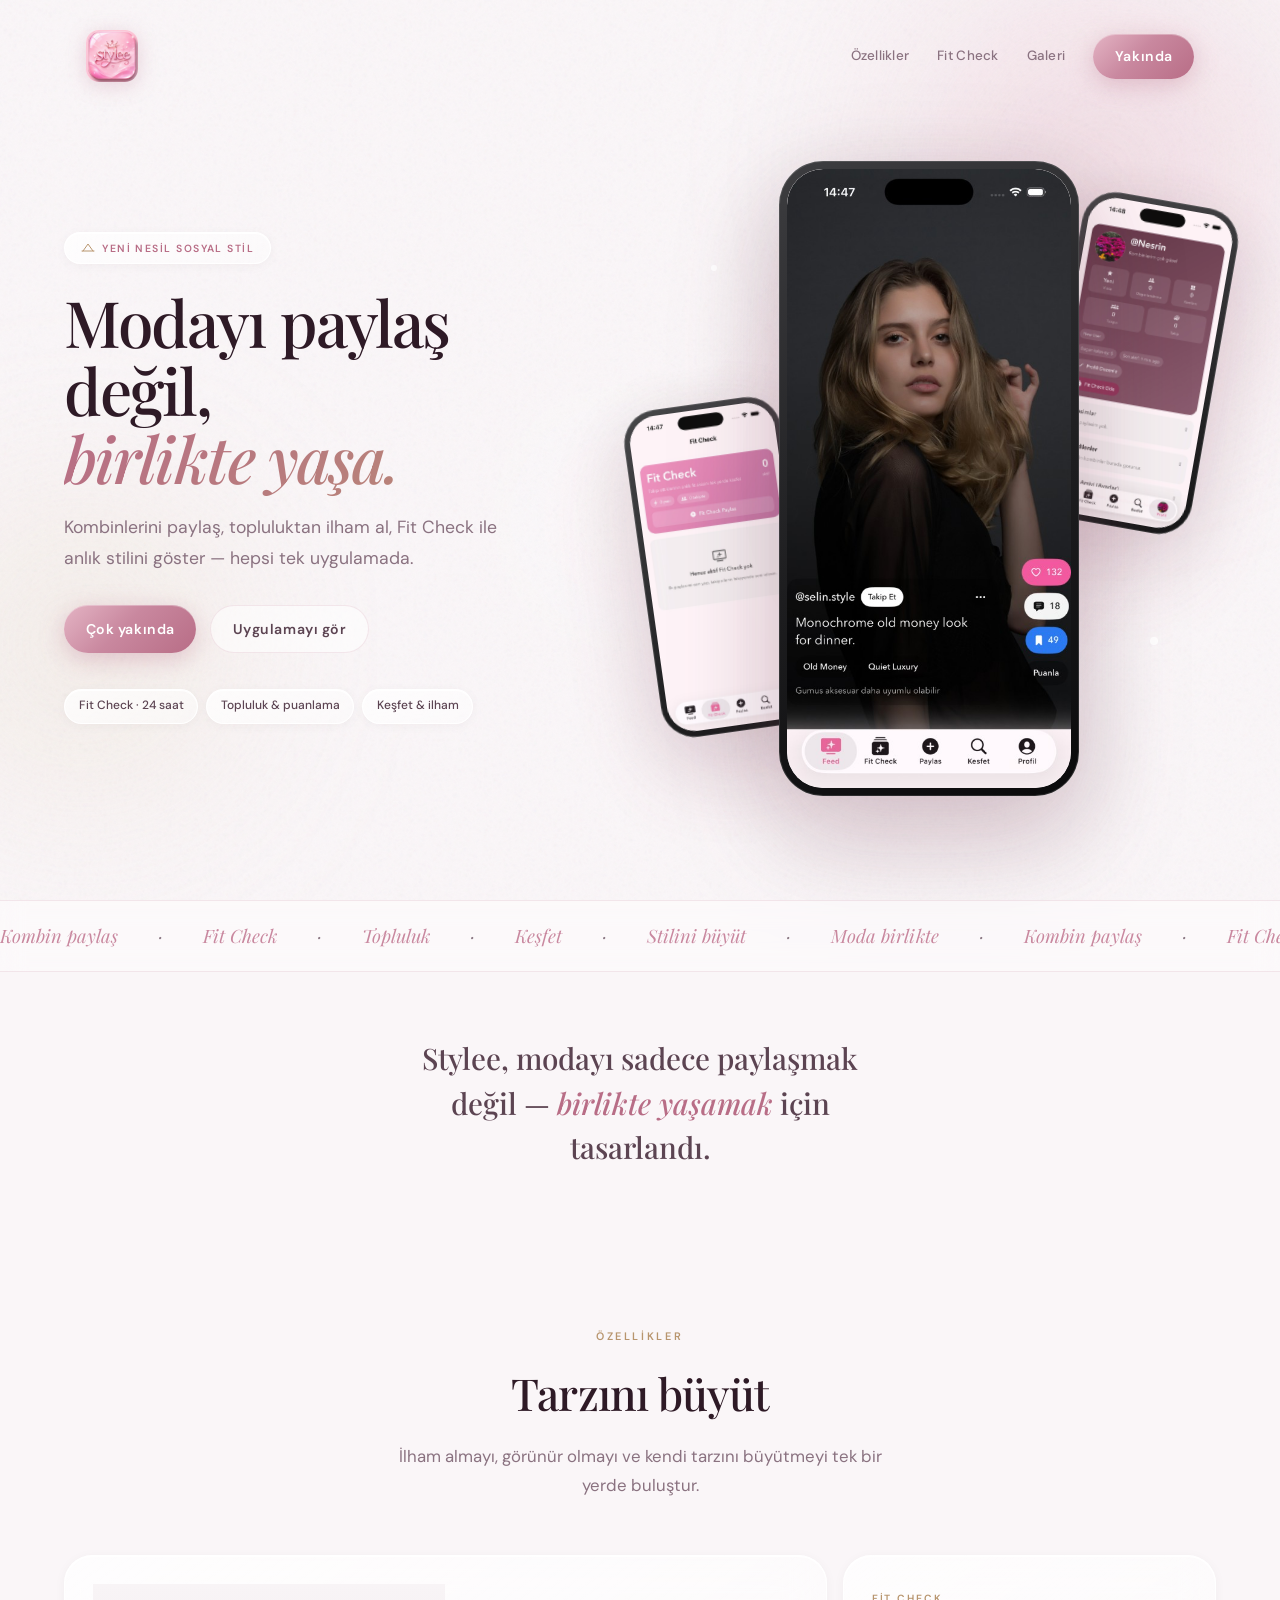
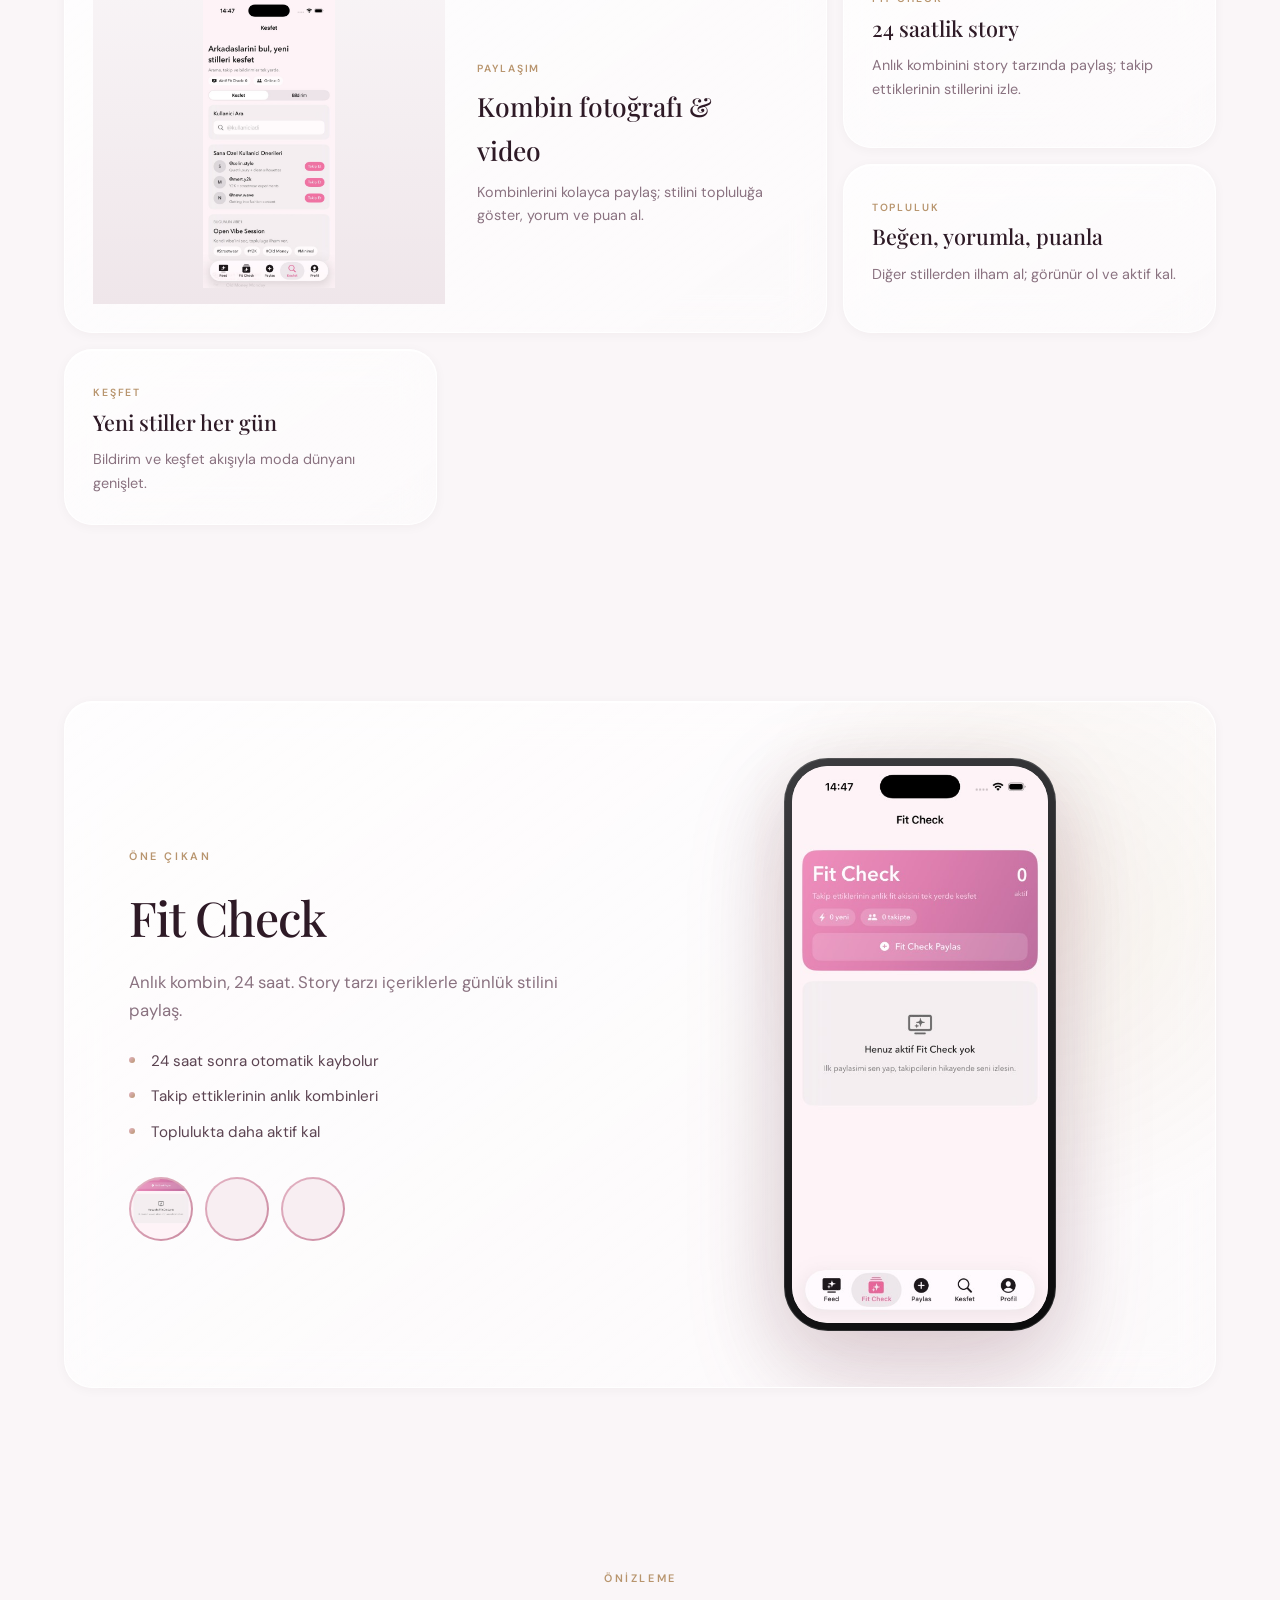
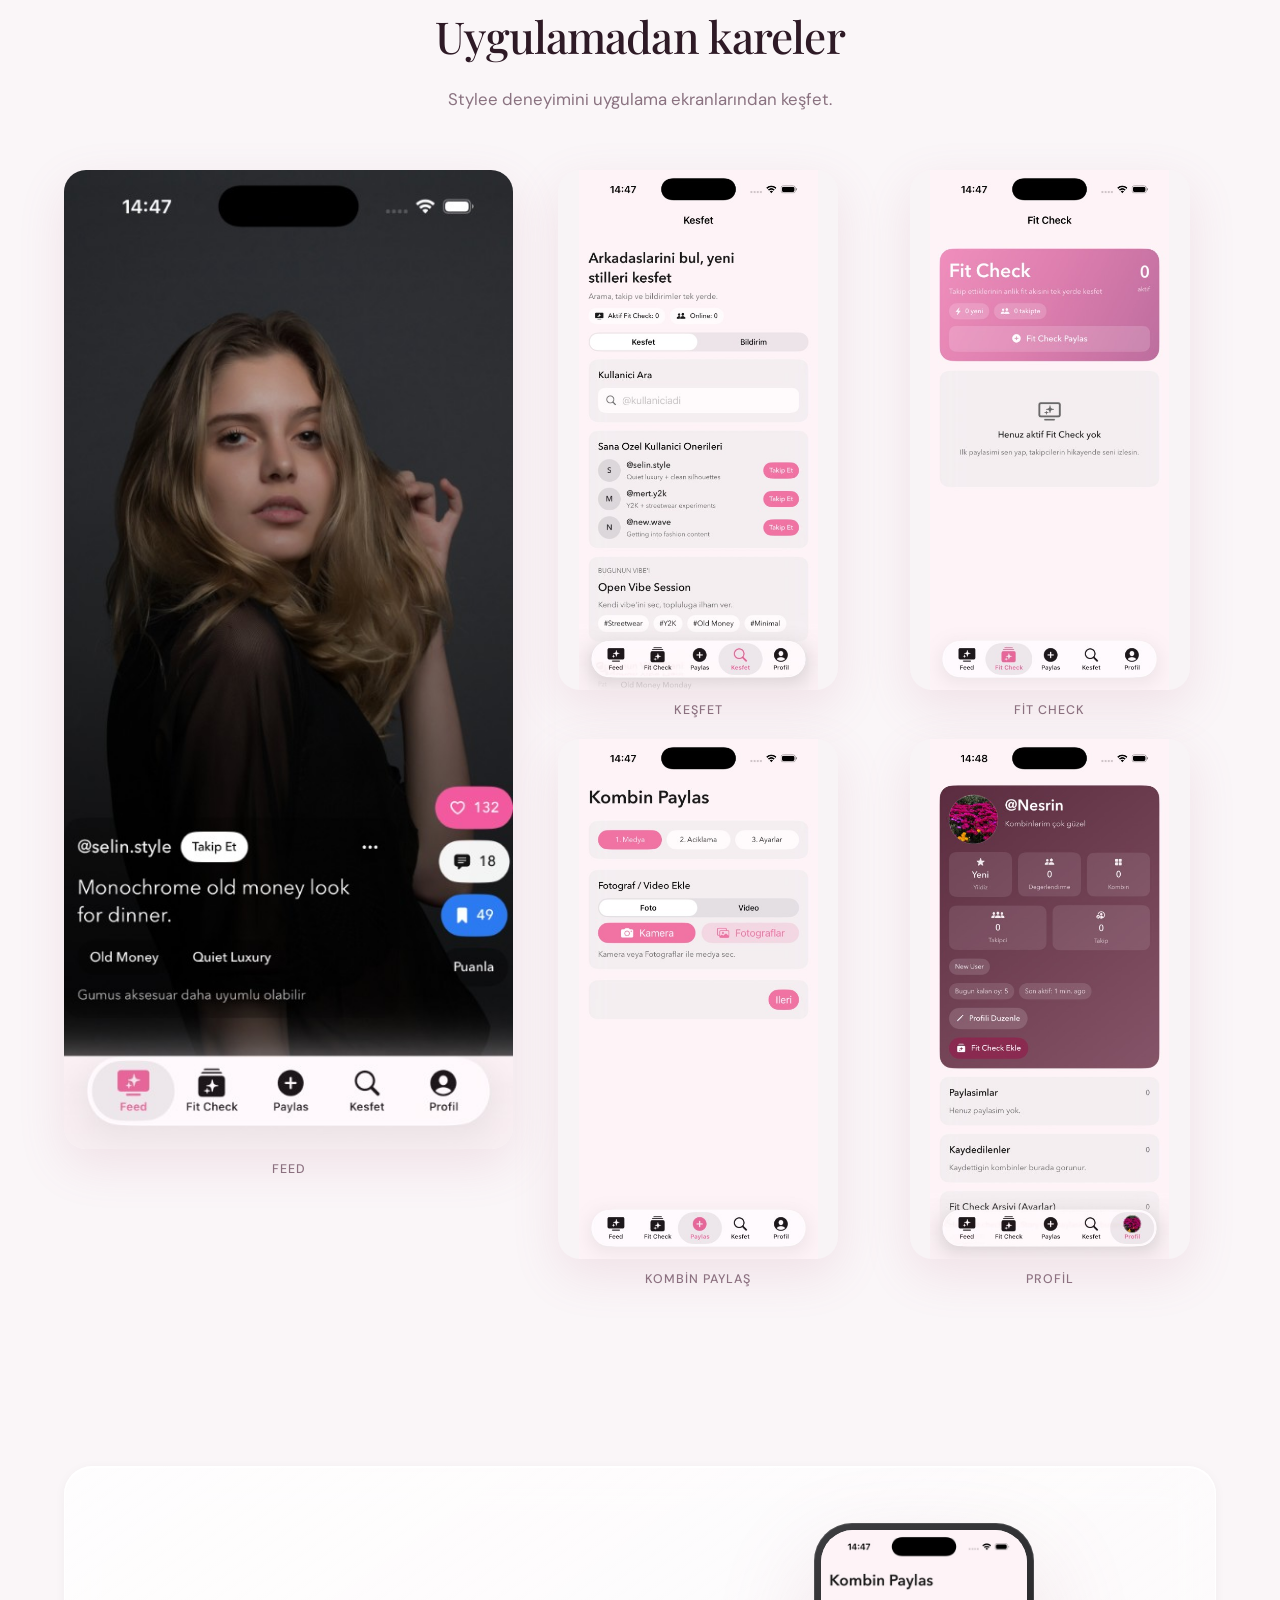
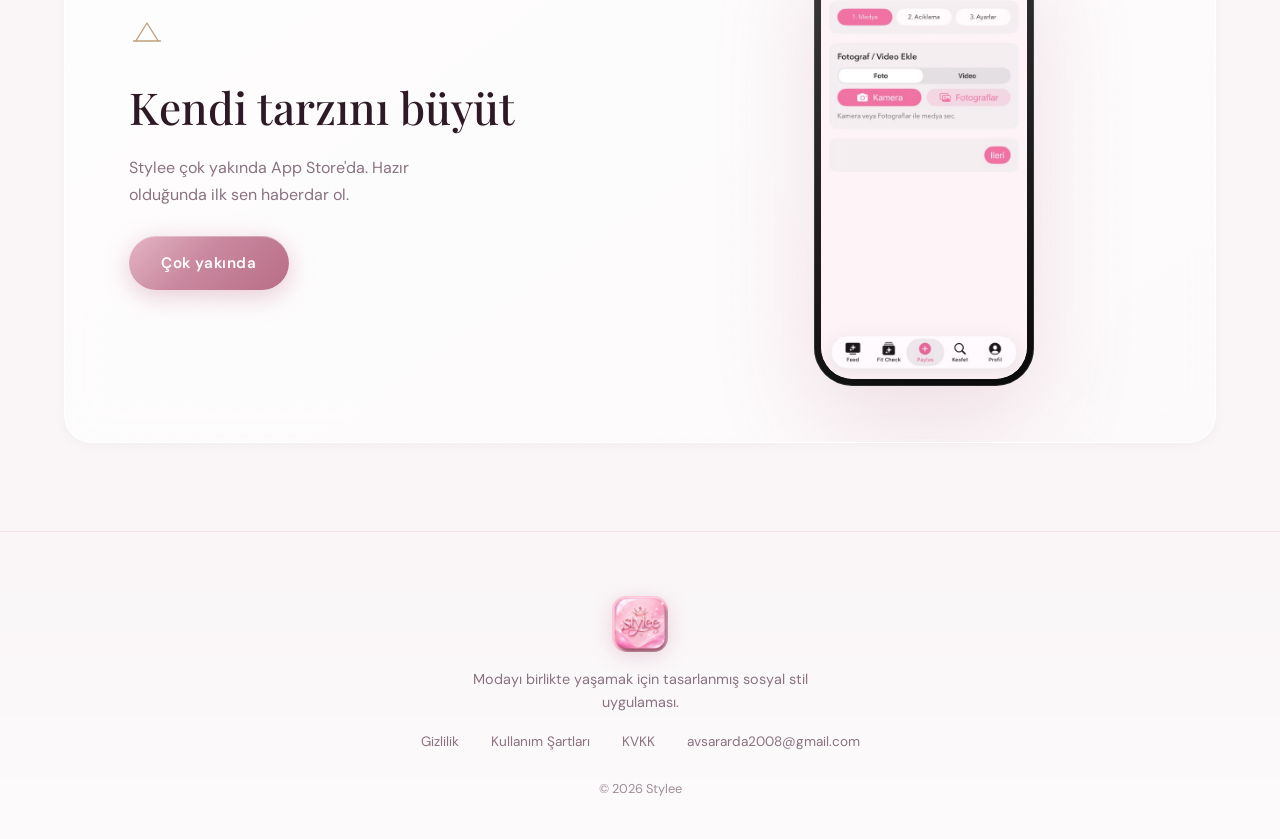
==== commit 7403b0f4: "iletişim kutusu değişikliği" ====
--- a/index.html
+++ b/index.html
@@ -328,7 +328,7 @@
           <a href="gizlilik.html">Gizlilik</a>
           <a href="kullanim.html">Kullanım Şartları</a>
           <a href="kvkk.html">KVKK</a>
-          <a href="mailto:avsararda2008@gmail.com">İletişim</a>
+          <a href="mailto:avsararda2008@gmail.com">avsararda2008@gmail.com</a>
         </nav>
         <p class="footer-copy">© 2026 Stylee</p>
       </div>
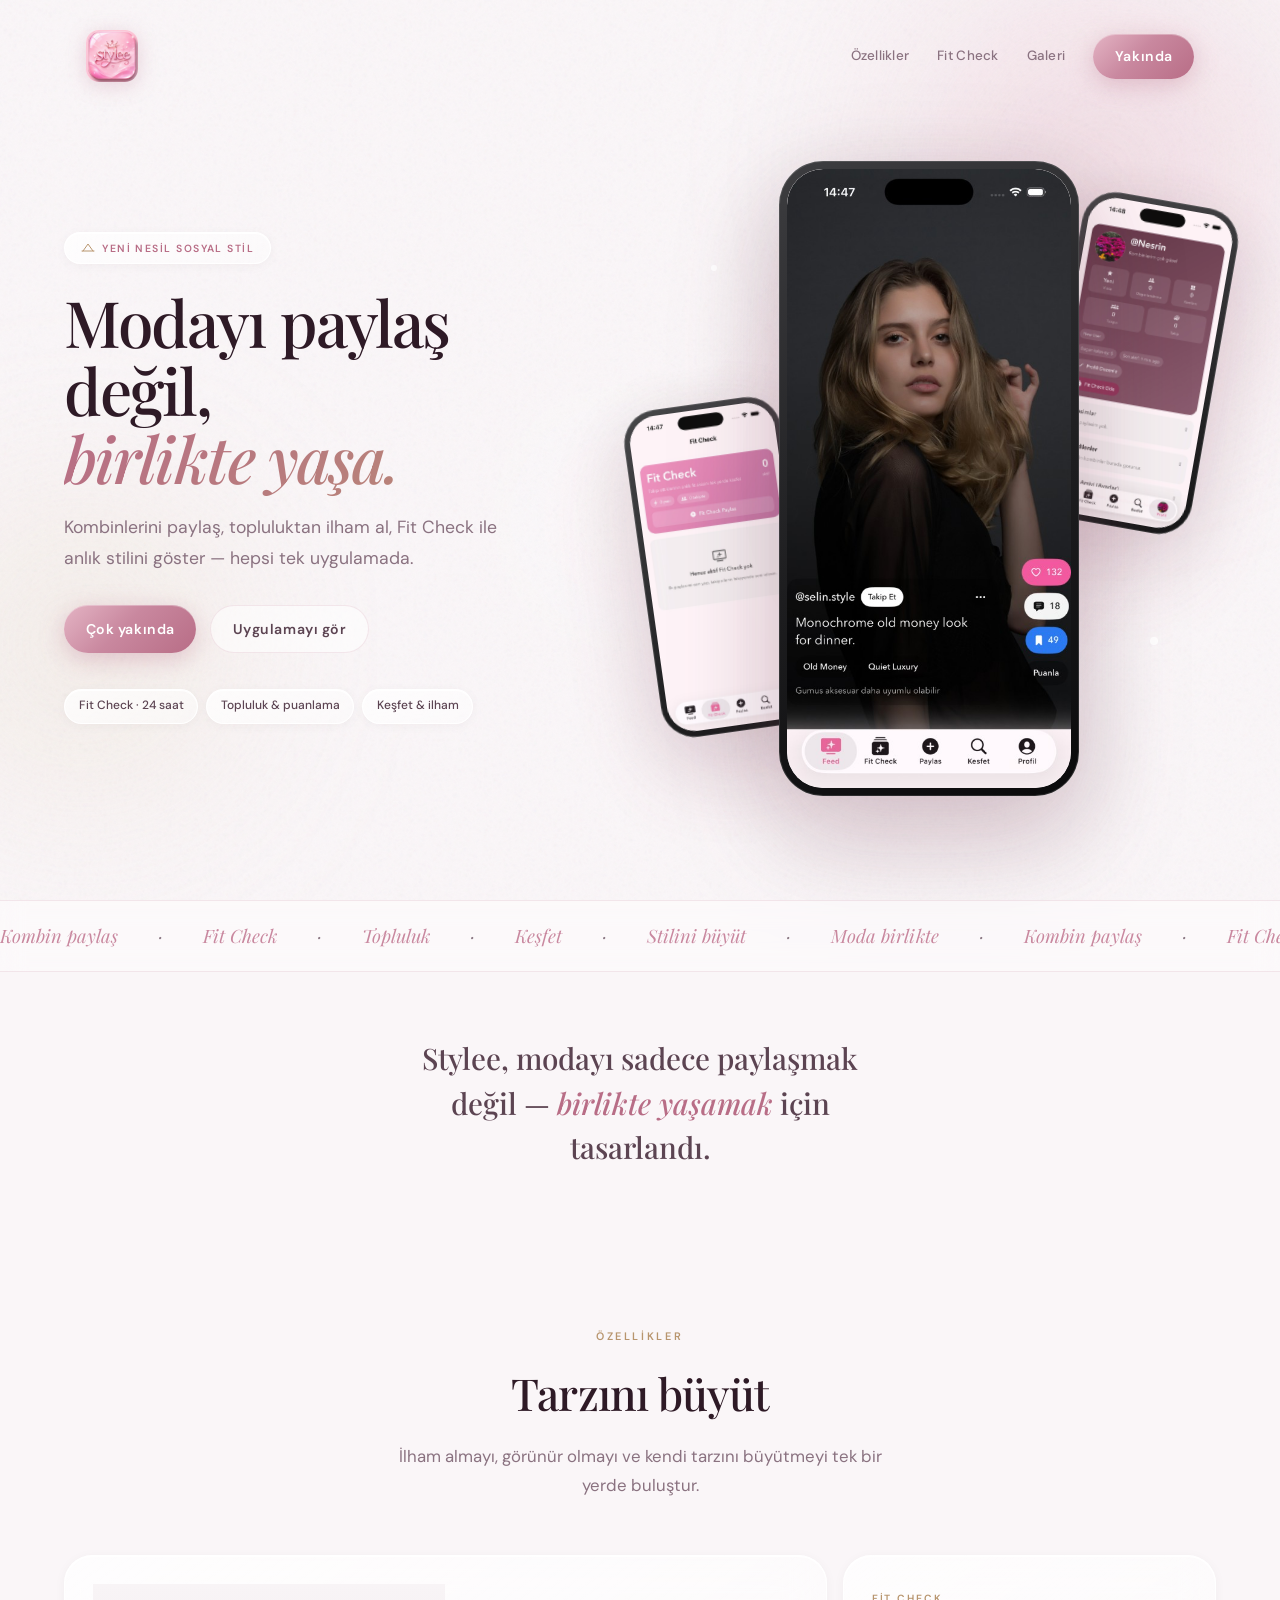
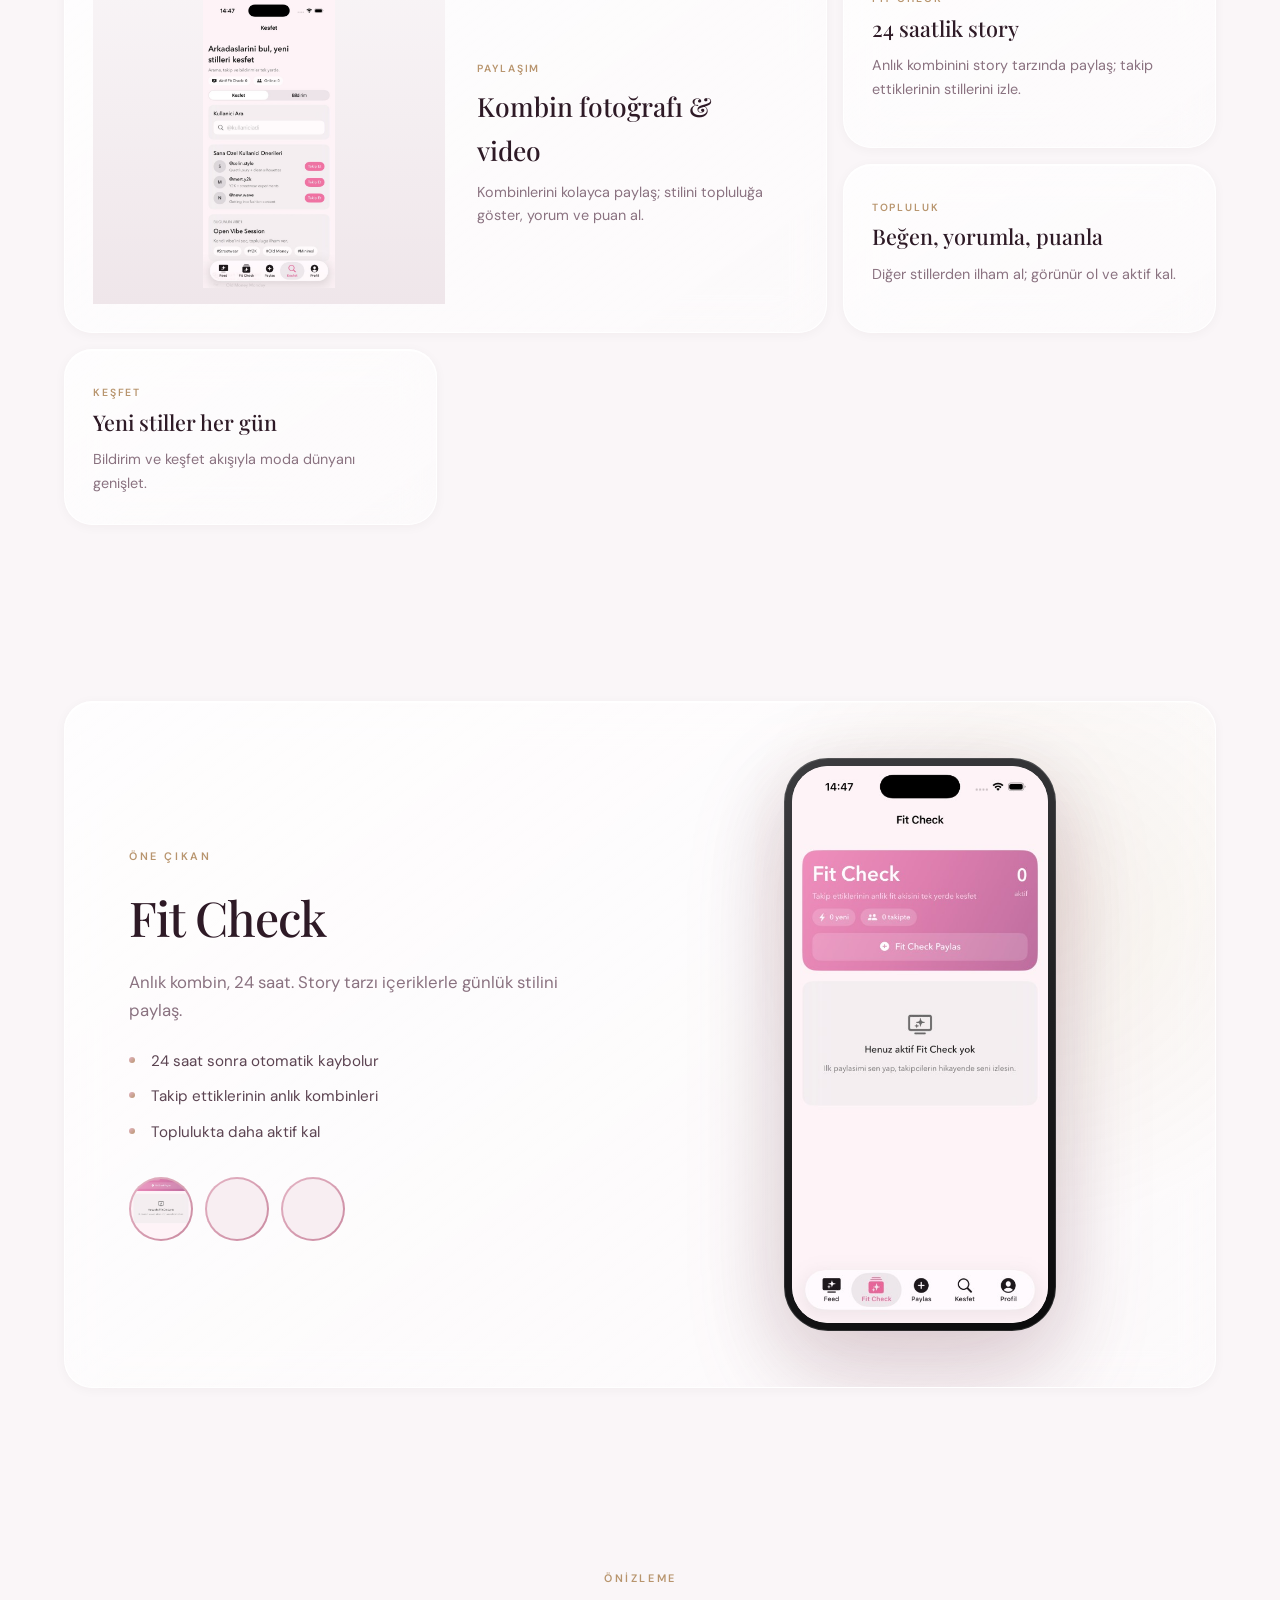
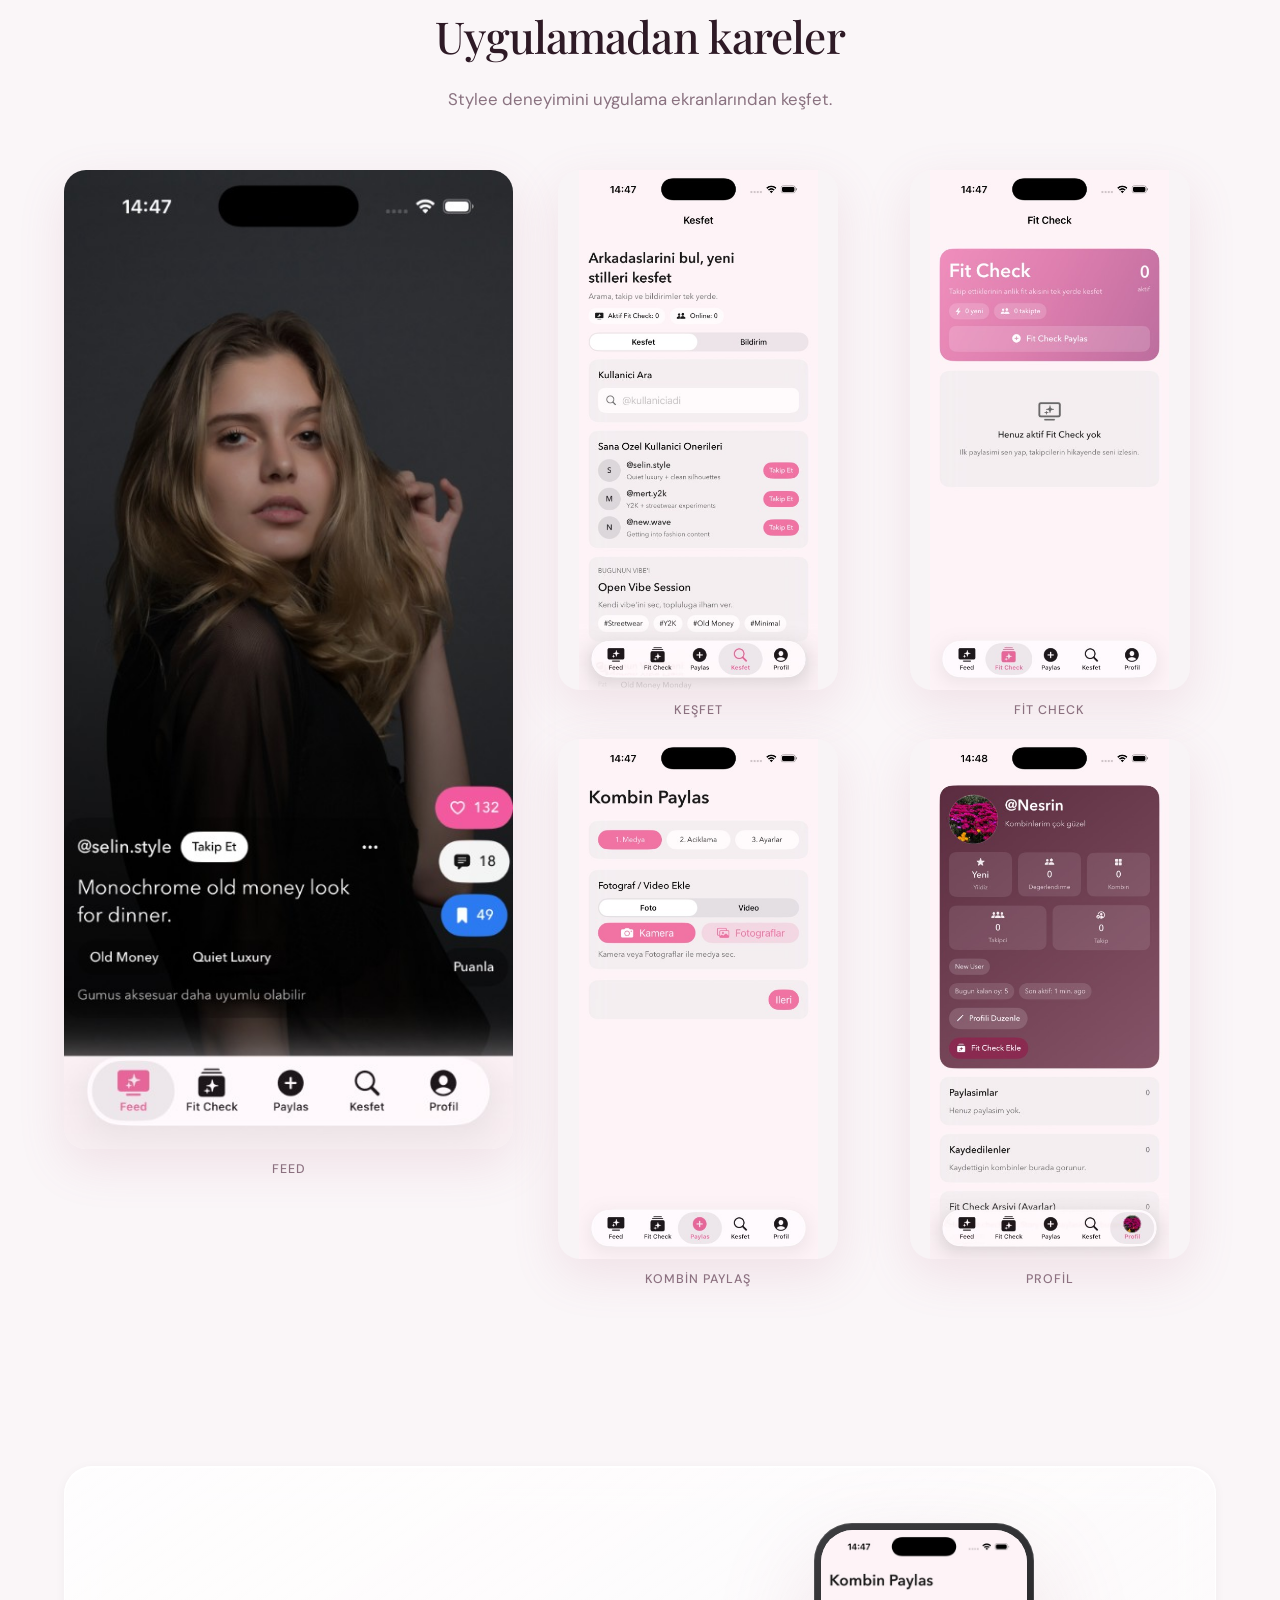
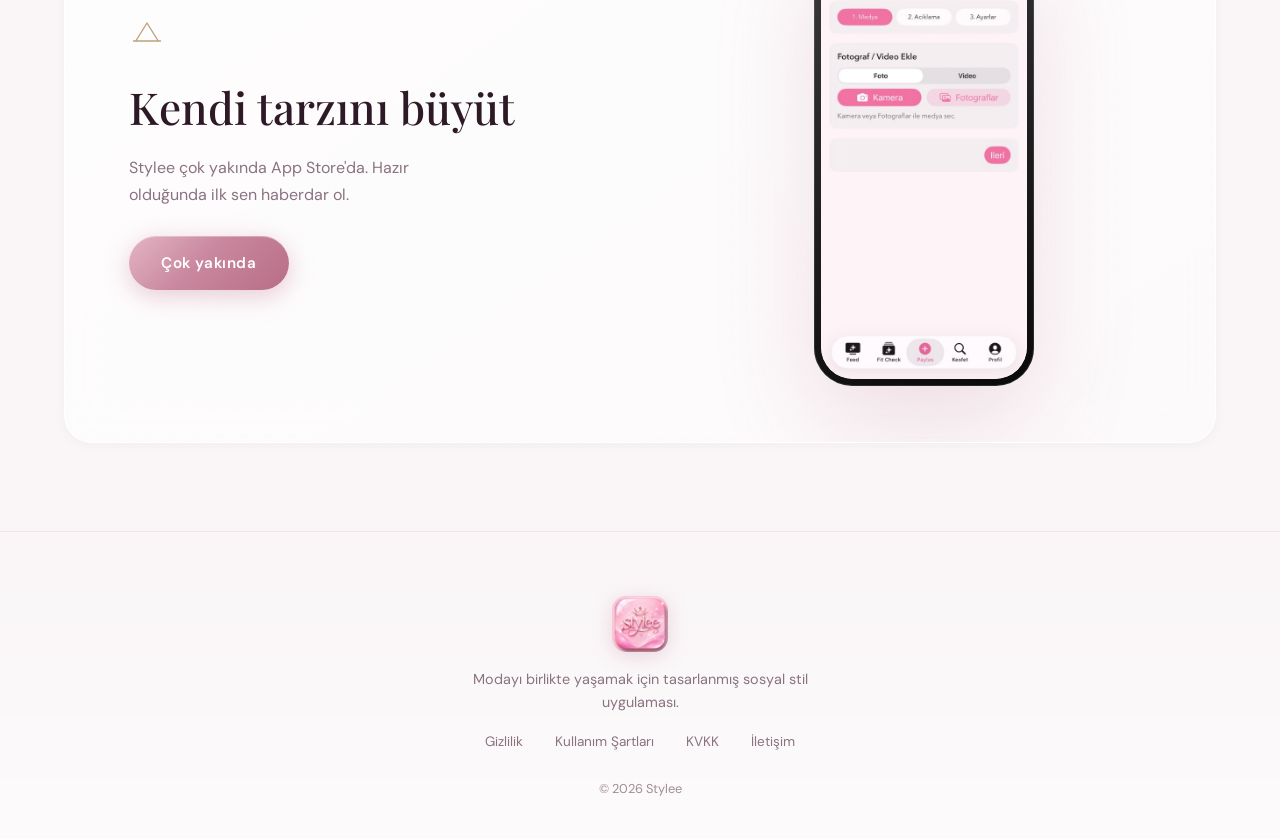
==== commit cdaf6cc6: "bug fixed düzeltmesi" ====
--- a/index.html
+++ b/index.html
@@ -328,7 +328,7 @@
           <a href="gizlilik.html">Gizlilik</a>
           <a href="kullanim.html">Kullanım Şartları</a>
           <a href="kvkk.html">KVKK</a>
-          <a href="mailto:avsararda2008@gmail.com">avsararda2008@gmail.com</a>
+          <a href="mailto:avsararda2008@gmail.com">İletişim</a>
         </nav>
         <p class="footer-copy">© 2026 Stylee</p>
       </div>
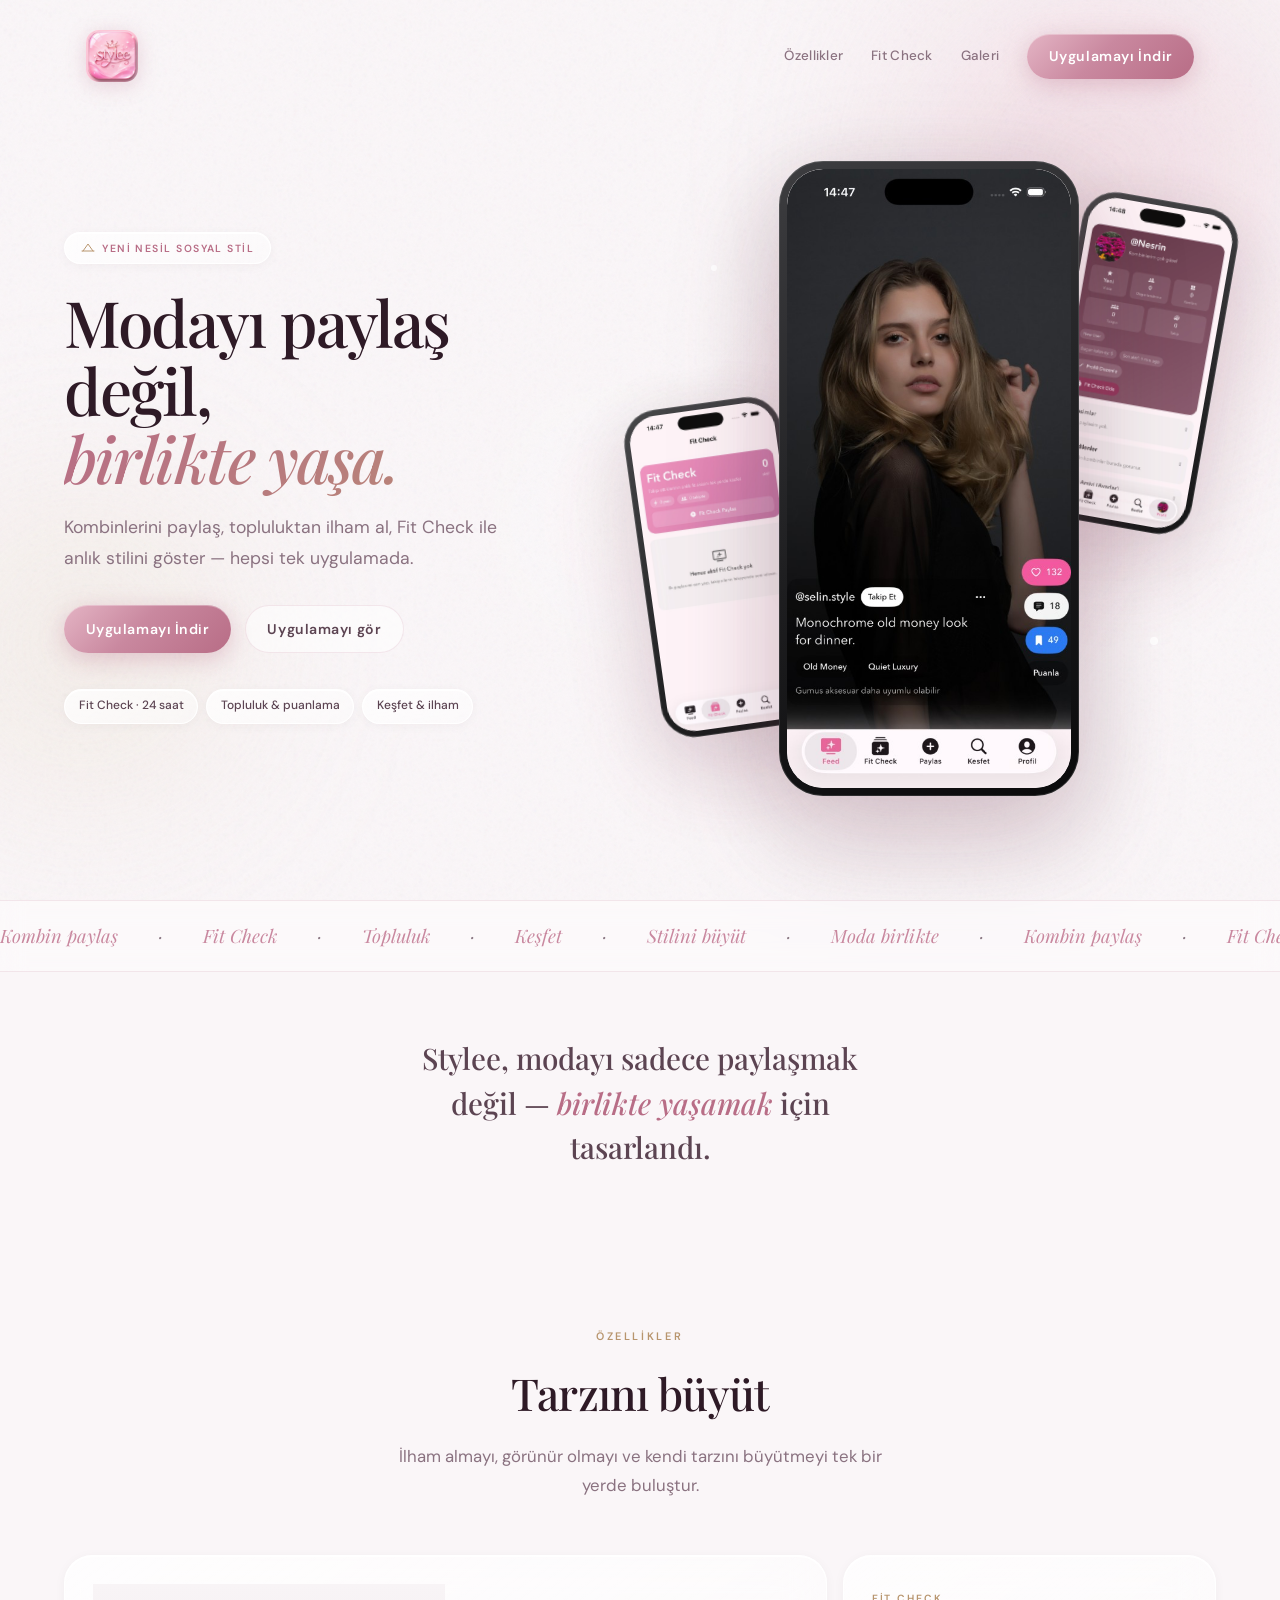
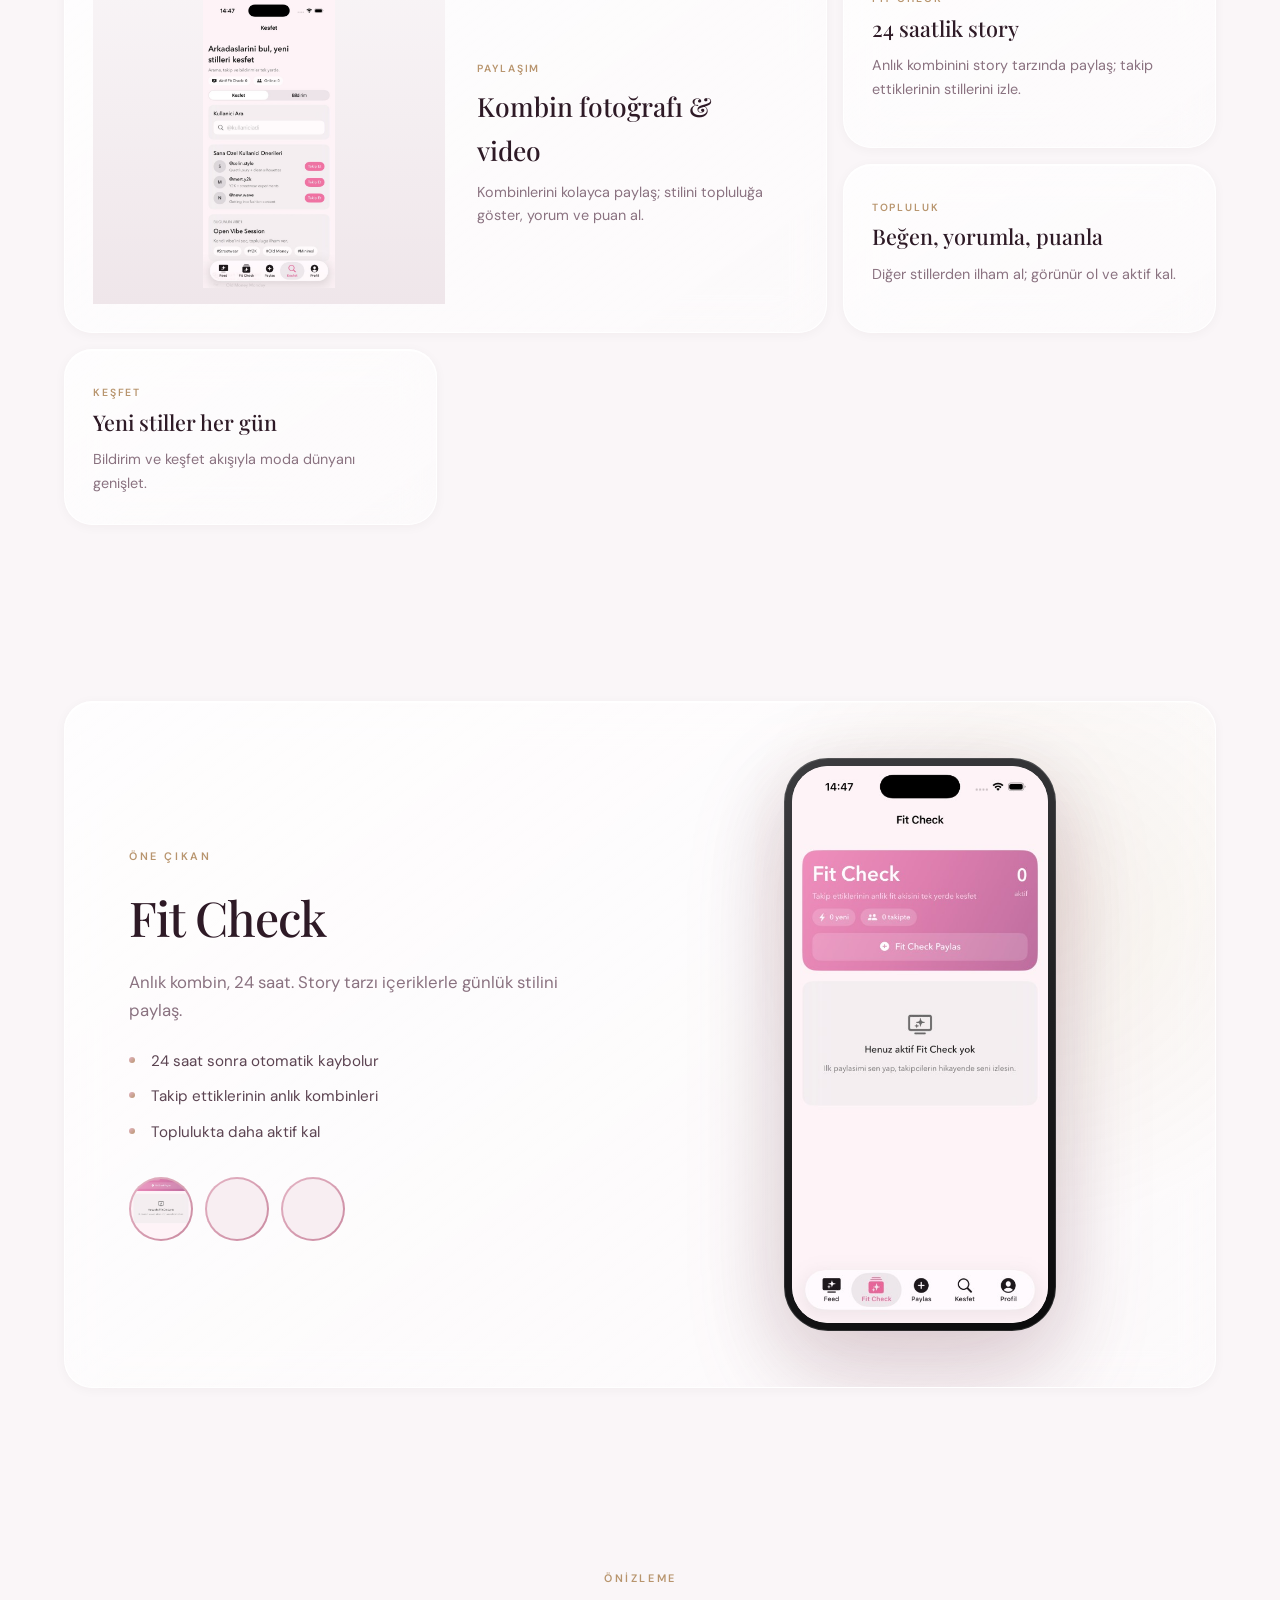
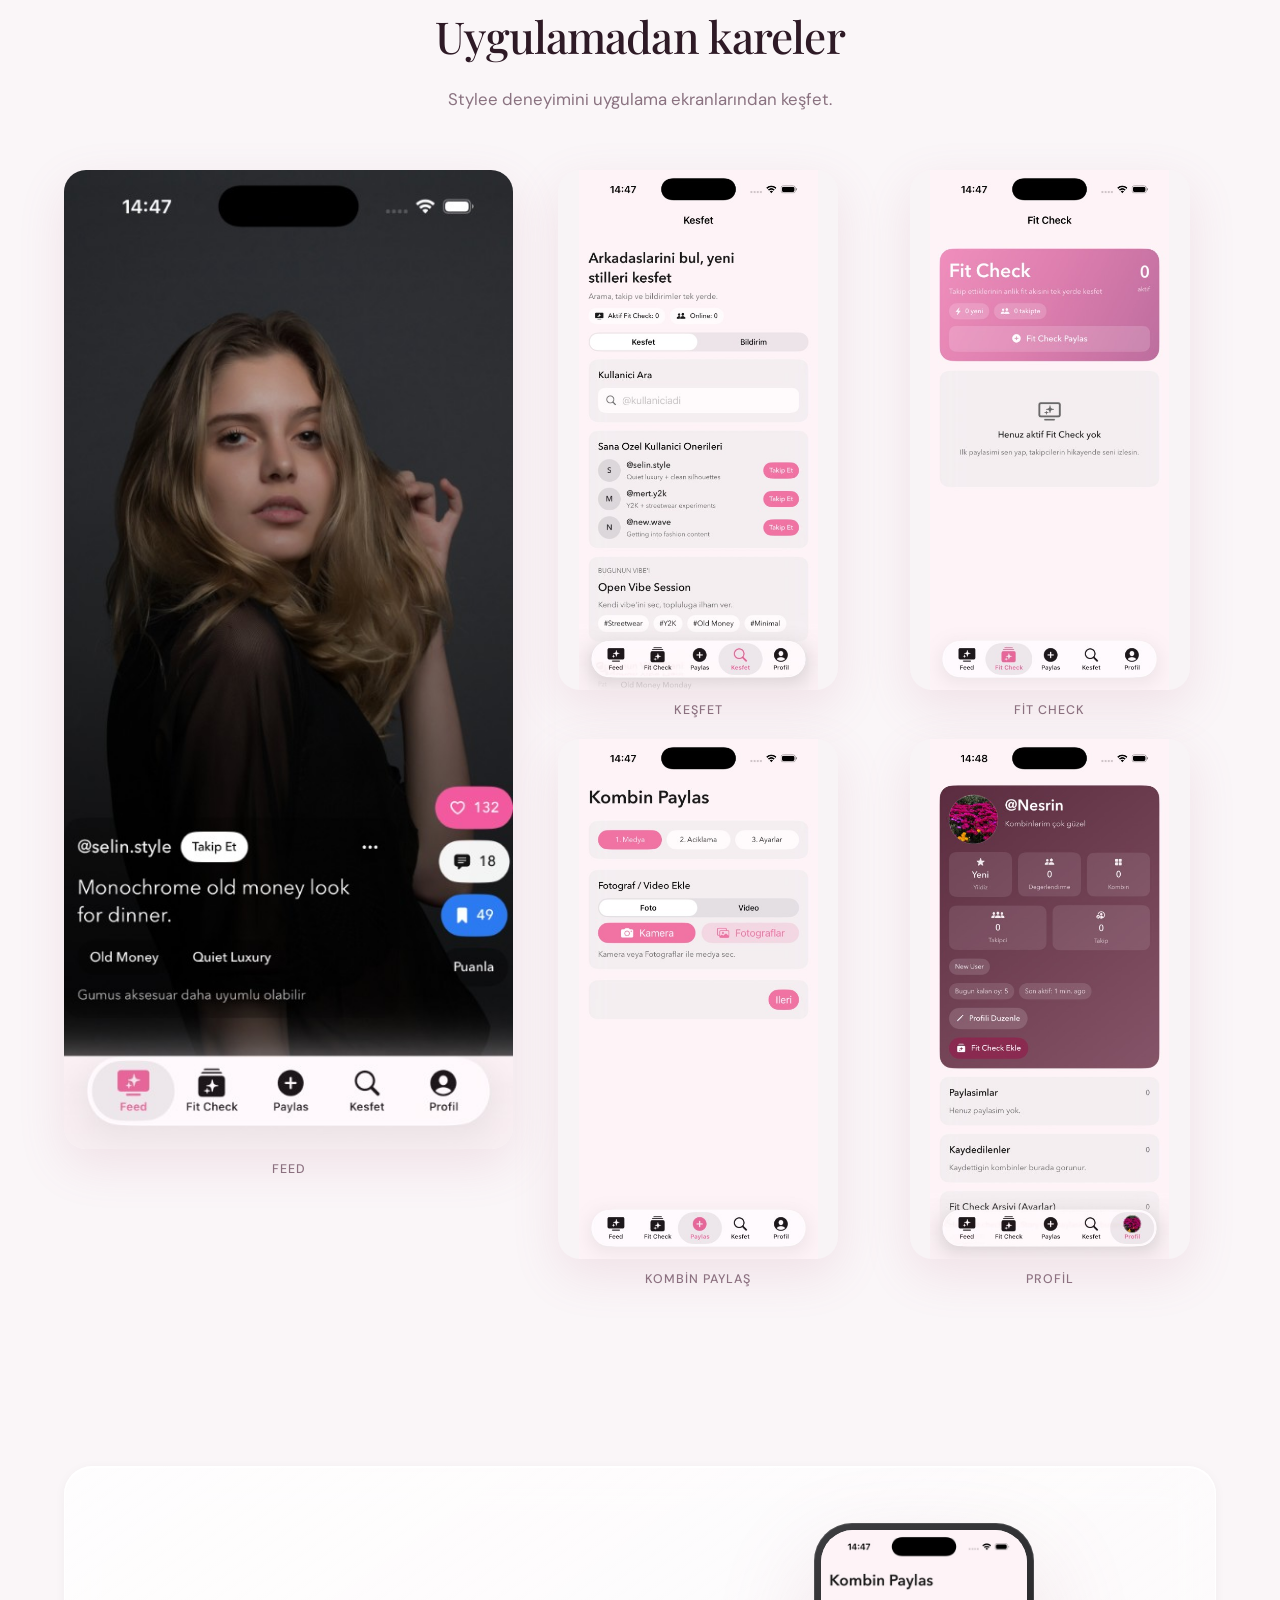
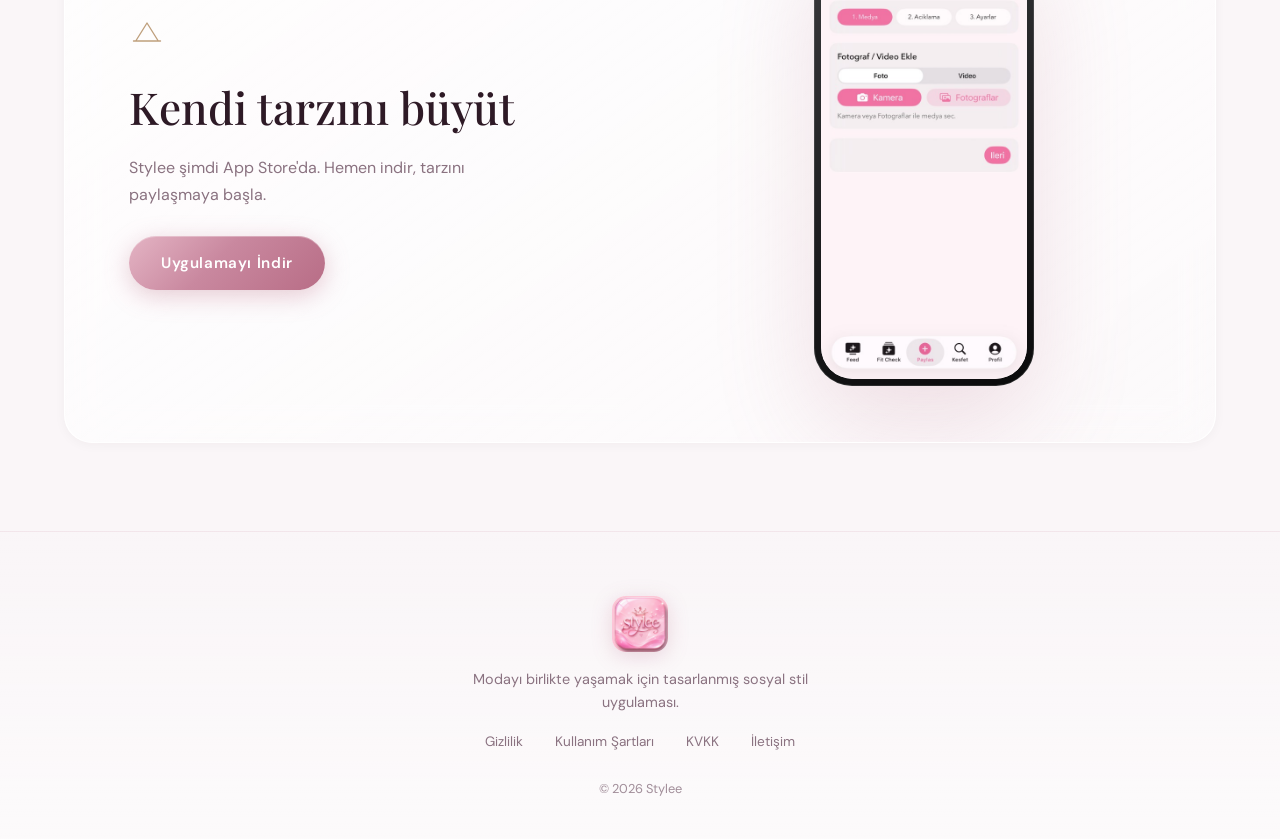
==== commit b1085778: "Button Yapısı" ====
--- a/index.html
+++ b/index.html
@@ -43,7 +43,7 @@
             <a href="#ozellikler">Özellikler</a>
             <a href="#fitcheck">Fit Check</a>
             <a href="#galeri">Galeri</a>
-            <a href="#indir" class="btn btn-primary btn-shine">Yakında</a>
+            <a href="https://apps.apple.com/tr/app/stylee/id6776775569" class="btn btn-primary btn-shine">Uygulamayı İndir</a>
           </nav>
           <button
             class="nav-toggle"
@@ -73,7 +73,7 @@
               stilini göster — hepsi tek uygulamada.
             </p>
             <div class="hero-actions hero-enter hero-enter-d4">
-              <a href="#indir" class="btn btn-primary btn-shine">Çok yakında</a>
+              <a href="https://apps.apple.com/tr/app/stylee/id6776775569" class="btn btn-primary btn-shine">Uygulamayı İndir</a>
               <a href="#galeri" class="btn btn-outline">Uygulamayı gör</a>
             </div>
             <ul class="hero-pills" aria-label="Öne çıkanlar">
@@ -300,8 +300,8 @@
                 <path d="M4 20h24M6 20L16 4l10 16" stroke="currentColor" stroke-width="1.2" stroke-linecap="round" stroke-linejoin="round"/>
               </svg>
               <h2>Kendi tarzını büyüt</h2>
-              <p>Stylee çok yakında App Store'da. Hazır olduğunda ilk sen haberdar ol.</p>
-              <a href="#indir" class="btn btn-primary btn-shine btn-lg">Çok yakında</a>
+              <p>Stylee şimdi App Store'da. Hemen indir, tarzını paylaşmaya başla.</p>
+              <a href="https://apps.apple.com/tr/app/stylee/id6776775569" class="btn btn-primary btn-shine btn-lg">Uygulamayı İndir</a>
             </div>
             <div class="cta-visual">
               <div class="phone-frame phone-frame-cta">
@@ -328,7 +328,7 @@
           <a href="gizlilik.html">Gizlilik</a>
           <a href="kullanim.html">Kullanım Şartları</a>
           <a href="kvkk.html">KVKK</a>
-          <a href="mailto:avsararda2008@gmail.com">İletişim</a>
+          <a href="mailto:styleeadmin@gmail.com">İletişim</a>
         </nav>
         <p class="footer-copy">© 2026 Stylee</p>
       </div>
